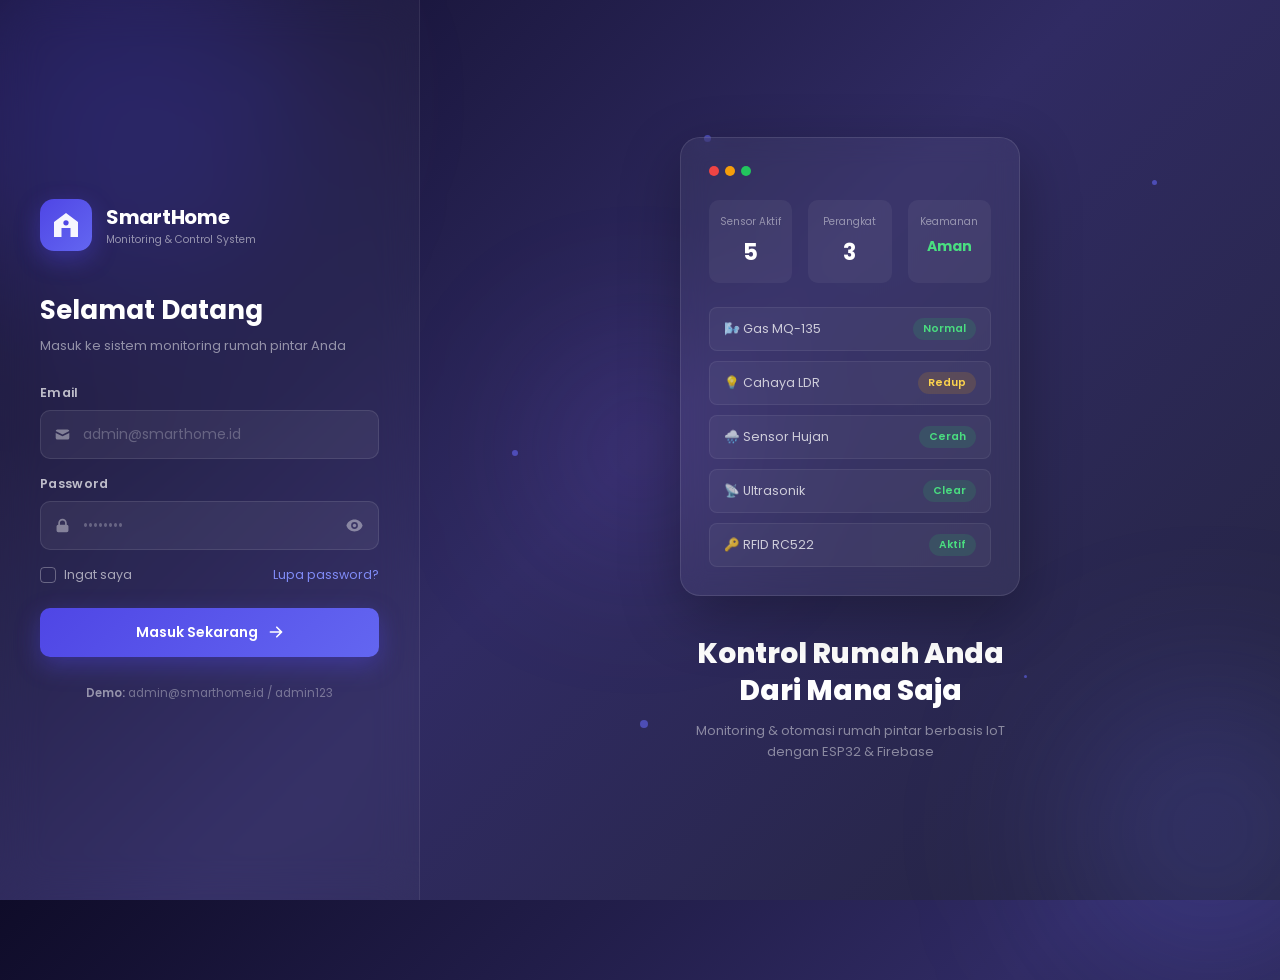
==== index.html @ d389bf01 "Firt Commit" ====
<!DOCTYPE html>
<html lang="id">
<head>
  <meta charset="UTF-8" />
  <meta name="viewport" content="width=device-width, initial-scale=1.0"/>
  <title>SmartHome — Login</title>
  <link href="https://fonts.googleapis.com/css2?family=Poppins:wght@300;400;500;600;700;800&family=Inter:wght@300;400;500;600&display=swap" rel="stylesheet"/>
  <link rel="stylesheet" href="style.css"/>
</head>
<body class="login-page">

  <!-- Animated background particles -->
  <div class="bg-particles">
    <span></span><span></span><span></span><span></span><span></span>
    <span></span><span></span><span></span><span></span><span></span>
  </div>

  <!-- Decorative circles -->
  <div class="bg-circle circle-1"></div>
  <div class="bg-circle circle-2"></div>
  <div class="bg-circle circle-3"></div>

  <div class="login-wrapper">
    <div class="login-card">

      <!-- Logo -->
      <div class="login-logo">
        <div class="logo-icon">
          <svg viewBox="0 0 40 40" fill="none" xmlns="http://www.w3.org/2000/svg">
            <path d="M20 4L4 16v20h10V24h12v12h10V16L20 4z" fill="white" opacity="0.95"/>
            <circle cx="20" cy="17" r="3.5" fill="#4F46E5"/>
          </svg>
        </div>
        <div class="logo-text">
          <span class="logo-main">SmartHome</span>
          <span class="logo-sub">Monitoring & Control System</span>
        </div>
      </div>

      <!-- Form -->
      <div class="login-form-area">
        <h2 class="login-title">Selamat Datang</h2>
        <p class="login-desc">Masuk ke sistem monitoring rumah pintar Anda</p>

        <div class="form-group">
          <label class="form-label">Email</label>
          <div class="input-wrapper">
            <svg class="input-icon" viewBox="0 0 20 20" fill="currentColor">
              <path d="M2.003 5.884L10 9.882l7.997-3.998A2 2 0 0016 4H4a2 2 0 00-1.997 1.884z"/>
              <path d="M18 8.118l-8 4-8-4V14a2 2 0 002 2h12a2 2 0 002-2V8.118z"/>
            </svg>
            <input type="email" id="email" class="form-input" placeholder="admin@smarthome.id"/>
          </div>
        </div>

        <div class="form-group">
          <label class="form-label">Password</label>
          <div class="input-wrapper">
            <svg class="input-icon" viewBox="0 0 20 20" fill="currentColor">
              <path fill-rule="evenodd" d="M5 9V7a5 5 0 0110 0v2a2 2 0 012 2v5a2 2 0 01-2 2H5a2 2 0 01-2-2v-5a2 2 0 012-2zm8-2v2H7V7a3 3 0 016 0z" clip-rule="evenodd"/>
            </svg>
            <input type="password" id="password" class="form-input" placeholder="••••••••"/>
            <button class="toggle-pass" onclick="togglePassword()">
              <svg id="eye-icon" viewBox="0 0 20 20" fill="currentColor">
                <path d="M10 12a2 2 0 100-4 2 2 0 000 4z"/>
                <path fill-rule="evenodd" d="M.458 10C1.732 5.943 5.522 3 10 3s8.268 2.943 9.542 7c-1.274 4.057-5.064 7-9.542 7S1.732 14.057.458 10zM14 10a4 4 0 11-8 0 4 4 0 018 0z" clip-rule="evenodd"/>
              </svg>
            </button>
          </div>
        </div>

        <div class="form-options">
          <label class="remember-me">
            <input type="checkbox" id="remember"/>
            <span class="checkmark"></span>
            Ingat saya
          </label>
          <a href="#" class="forgot-link">Lupa password?</a>
        </div>

        <button class="btn-login" onclick="handleLogin()">
          <span class="btn-text">Masuk Sekarang</span>
          <svg class="btn-arrow" viewBox="0 0 20 20" fill="currentColor">
            <path fill-rule="evenodd" d="M10.293 3.293a1 1 0 011.414 0l6 6a1 1 0 010 1.414l-6 6a1 1 0 01-1.414-1.414L14.586 11H3a1 1 0 110-2h11.586l-4.293-4.293a1 1 0 010-1.414z" clip-rule="evenodd"/>
          </svg>
        </button>

        <div id="login-error" class="login-error" style="display:none">
          Email atau password salah. Coba lagi.
        </div>
      </div>

      <!-- Demo credentials hint -->
      <div class="demo-hint">
        <span>Demo:</span> admin@smarthome.id / admin123
      </div>
    </div>

    <!-- Side illustration -->
    <div class="login-illustration">
      <div class="ill-card">
        <div class="ill-header">
          <div class="ill-dot red"></div>
          <div class="ill-dot yellow"></div>
          <div class="ill-dot green"></div>
        </div>
        <div class="ill-stats">
          <div class="ill-stat">
            <div class="ill-stat-label">Sensor Aktif</div>
            <div class="ill-stat-val">5</div>
          </div>
          <div class="ill-stat">
            <div class="ill-stat-label">Perangkat</div>
            <div class="ill-stat-val">3</div>
          </div>
          <div class="ill-stat">
            <div class="ill-stat-label">Keamanan</div>
            <div class="ill-stat-val good">Aman</div>
          </div>
        </div>
        <div class="ill-sensors">
          <div class="ill-sensor-row"><span class="ill-sensor-name">🌬️ Gas MQ-135</span><span class="ill-sensor-badge good">Normal</span></div>
          <div class="ill-sensor-row"><span class="ill-sensor-name">💡 Cahaya LDR</span><span class="ill-sensor-badge warn">Redup</span></div>
          <div class="ill-sensor-row"><span class="ill-sensor-name">🌧️ Sensor Hujan</span><span class="ill-sensor-badge good">Cerah</span></div>
          <div class="ill-sensor-row"><span class="ill-sensor-name">📡 Ultrasonik</span><span class="ill-sensor-badge good">Clear</span></div>
          <div class="ill-sensor-row"><span class="ill-sensor-name">🔑 RFID RC522</span><span class="ill-sensor-badge good">Aktif</span></div>
        </div>
      </div>
      <div class="ill-tagline">
        <h2>Kontrol Rumah Anda<br/>Dari Mana Saja</h2>
        <p>Monitoring & otomasi rumah pintar berbasis IoT dengan ESP32 & Firebase</p>
      </div>
    </div>
  </div>

  <script>
    function togglePassword() {
      const input = document.getElementById('password');
      input.type = input.type === 'password' ? 'text' : 'password';
    }

    function handleLogin() {
      const email = document.getElementById('email').value;
      const pass = document.getElementById('password').value;
      const btn = document.querySelector('.btn-login');
      const err = document.getElementById('login-error');

      btn.classList.add('loading');
      err.style.display = 'none';

      setTimeout(() => {
        btn.classList.remove('loading');
        if (email === 'admin@smarthome.id' && pass === 'admin123') {
          btn.classList.add('success');
          btn.querySelector('.btn-text').textContent = 'Berhasil!';
          setTimeout(() => window.location.href = 'dashboard.html', 800);
        } else {
          err.style.display = 'flex';
          document.querySelector('.login-card').classList.add('shake');
          setTimeout(() => document.querySelector('.login-card').classList.remove('shake'), 500);
        }
      }, 1200);
    }

    document.addEventListener('keydown', e => {
      if (e.key === 'Enter') handleLogin();
    });
  </script>
</body>
</html>
---- style.css ----
/* ===================================================
   SmartHome — Global Stylesheet
   =================================================== */

:root {
  --bg: #F0F2F8;
  --primary: #4F46E5;
  --primary-dark: #3730A3;
  --primary-light: #818CF8;
  --secondary: #6366F1;
  --success: #22C55E;
  --success-bg: #DCFCE7;
  --danger: #EF4444;
  --danger-bg: #FEE2E2;
  --warning: #F59E0B;
  --warning-bg: #FEF3C7;
  --blue: #3B82F6;
  --blue-bg: #DBEAFE;
  --purple: #8B5CF6;
  --purple-bg: #EDE9FE;
  --text: #1F2937;
  --text-muted: #6B7280;
  --text-light: #9CA3AF;
  --card: #FFFFFF;
  --border: #E5E7EB;
  --sidebar-w: 260px;
  --navbar-h: 68px;
  --radius: 16px;
  --radius-sm: 10px;
  --shadow: 0 1px 3px rgba(0,0,0,0.06), 0 4px 16px rgba(79,70,229,0.06);
  --shadow-lg: 0 8px 32px rgba(79,70,229,0.12);
  --transition: all 0.25s cubic-bezier(0.4,0,0.2,1);
}

[data-theme="dark"] {
  --bg: #0F1117;
  --text: #F3F4F6;
  --text-muted: #9CA3AF;
  --text-light: #6B7280;
  --card: #1C1E2A;
  --border: #2D2F3E;
  --shadow: 0 1px 3px rgba(0,0,0,0.3), 0 4px 16px rgba(0,0,0,0.2);
  --shadow-lg: 0 8px 32px rgba(0,0,0,0.4);
  --bg: #111827;
  --success-bg: rgba(34,197,94,0.12);
  --danger-bg: rgba(239,68,68,0.12);
  --warning-bg: rgba(245,158,11,0.12);
  --blue-bg: rgba(59,130,246,0.12);
  --purple-bg: rgba(139,92,246,0.12);
}

* { margin: 0; padding: 0; box-sizing: border-box; }

html { scroll-behavior: smooth; }

body {
  font-family: 'Poppins', 'Inter', sans-serif;
  background: var(--bg);
  color: var(--text);
  min-height: 100vh;
  transition: background 0.3s, color 0.3s;
}

/* ===================================================
   LOGIN PAGE
   =================================================== */
.login-page {
  background: linear-gradient(135deg, #0F0C29, #302B63, #24243E);
  overflow: hidden;
  position: relative;
}

/* Animated particles */
.bg-particles span {
  position: absolute;
  width: 6px; height: 6px;
  background: rgba(99,102,241,0.6);
  border-radius: 50%;
  animation: float-particle 8s infinite;
}
.bg-particles span:nth-child(1) { top: 10%; left: 20%; animation-delay: 0s; }
.bg-particles span:nth-child(2) { top: 30%; left: 70%; animation-delay: 1s; width: 4px; height: 4px; }
.bg-particles span:nth-child(3) { top: 60%; left: 10%; animation-delay: 2s; }
.bg-particles span:nth-child(4) { top: 80%; left: 50%; animation-delay: 0.5s; width: 8px; height: 8px; }
.bg-particles span:nth-child(5) { top: 20%; left: 90%; animation-delay: 3s; width: 5px; height: 5px; }
.bg-particles span:nth-child(6) { top: 50%; left: 40%; animation-delay: 1.5s; }
.bg-particles span:nth-child(7) { top: 75%; left: 80%; animation-delay: 2.5s; width: 3px; height: 3px; }
.bg-particles span:nth-child(8) { top: 40%; left: 5%; animation-delay: 0.8s; }
.bg-particles span:nth-child(9) { top: 15%; left: 55%; animation-delay: 3.5s; width: 7px; height: 7px; }
.bg-particles span:nth-child(10){ top: 90%; left: 25%; animation-delay: 1.2s; }

@keyframes float-particle {
  0%, 100% { transform: translateY(0) scale(1); opacity: 0.6; }
  50% { transform: translateY(-30px) scale(1.3); opacity: 1; }
}

.bg-circle {
  position: absolute;
  border-radius: 50%;
  filter: blur(80px);
  pointer-events: none;
}
.circle-1 { width: 400px; height: 400px; background: rgba(79,70,229,0.25); top: -100px; left: -100px; }
.circle-2 { width: 300px; height: 300px; background: rgba(99,102,241,0.2); bottom: -80px; right: -80px; }
.circle-3 { width: 200px; height: 200px; background: rgba(139,92,246,0.15); top: 50%; left: 50%; transform: translate(-50%,-50%); }

.login-wrapper {
  display: flex;
  min-height: 100vh;
  align-items: stretch;
  position: relative;
  z-index: 1;
}

.login-card {
  width: 420px;
  min-width: 340px;
  background: rgba(255,255,255,0.03);
  backdrop-filter: blur(20px);
  border-right: 1px solid rgba(255,255,255,0.08);
  padding: 48px 40px;
  display: flex;
  flex-direction: column;
  justify-content: center;
  gap: 8px;
  animation: slide-in-left 0.6s cubic-bezier(0.4,0,0.2,1);
}

@keyframes slide-in-left {
  from { opacity: 0; transform: translateX(-40px); }
  to { opacity: 1; transform: translateX(0); }
}

.login-card.shake {
  animation: shake 0.4s ease;
}
@keyframes shake {
  0%,100% { transform: translateX(0); }
  20% { transform: translateX(-10px); }
  40% { transform: translateX(10px); }
  60% { transform: translateX(-8px); }
  80% { transform: translateX(8px); }
}

.login-logo {
  display: flex;
  align-items: center;
  gap: 14px;
  margin-bottom: 32px;
}

.logo-icon {
  width: 52px; height: 52px;
  background: linear-gradient(135deg, var(--primary), var(--secondary));
  border-radius: 14px;
  display: flex; align-items: center; justify-content: center;
  box-shadow: 0 8px 24px rgba(79,70,229,0.4);
}
.logo-icon svg { width: 30px; height: 30px; }

.logo-main { display: block; font-size: 20px; font-weight: 700; color: white; letter-spacing: -0.3px; }
.logo-sub { display: block; font-size: 10.5px; color: rgba(255,255,255,0.5); font-weight: 400; }

.login-title { font-size: 26px; font-weight: 700; color: white; margin-bottom: 6px; }
.login-desc { font-size: 13px; color: rgba(255,255,255,0.5); margin-bottom: 28px; }

.form-group { margin-bottom: 16px; }
.form-label { display: block; font-size: 12.5px; font-weight: 600; color: rgba(255,255,255,0.7); margin-bottom: 8px; letter-spacing: 0.3px; }

.input-wrapper {
  position: relative;
  display: flex;
  align-items: center;
}

.input-icon {
  position: absolute;
  left: 14px;
  width: 17px; height: 17px;
  color: rgba(255,255,255,0.4);
  pointer-events: none;
}

.form-input {
  width: 100%;
  background: rgba(255,255,255,0.06);
  border: 1.5px solid rgba(255,255,255,0.1);
  border-radius: 10px;
  padding: 13px 14px 13px 42px;
  font-size: 14px;
  color: white;
  font-family: 'Poppins', sans-serif;
  outline: none;
  transition: var(--transition);
}
.form-input::placeholder { color: rgba(255,255,255,0.25); }
.form-input:focus {
  border-color: var(--primary-light);
  background: rgba(255,255,255,0.1);
  box-shadow: 0 0 0 3px rgba(99,102,241,0.2);
}

.toggle-pass {
  position: absolute;
  right: 12px;
  background: none;
  border: none;
  cursor: pointer;
  color: rgba(255,255,255,0.4);
  display: flex;
  padding: 4px;
}
.toggle-pass svg { width: 17px; height: 17px; }
.toggle-pass:hover { color: white; }

.form-options {
  display: flex;
  justify-content: space-between;
  align-items: center;
  margin-bottom: 24px;
}

.remember-me {
  display: flex;
  align-items: center;
  gap: 8px;
  font-size: 12.5px;
  color: rgba(255,255,255,0.6);
  cursor: pointer;
}
.remember-me input { display: none; }
.checkmark {
  width: 16px; height: 16px;
  border: 1.5px solid rgba(255,255,255,0.3);
  border-radius: 4px;
  display: flex; align-items: center; justify-content: center;
  transition: var(--transition);
}
.remember-me input:checked + .checkmark {
  background: var(--primary);
  border-color: var(--primary);
}
.remember-me input:checked + .checkmark::after {
  content: '✓';
  font-size: 10px;
  color: white;
  font-weight: 700;
}

.forgot-link { font-size: 12.5px; color: var(--primary-light); text-decoration: none; }
.forgot-link:hover { color: white; }

.btn-login {
  width: 100%;
  background: linear-gradient(135deg, var(--primary), var(--secondary));
  color: white;
  border: none;
  border-radius: 10px;
  padding: 14px 20px;
  font-size: 14px;
  font-weight: 600;
  font-family: 'Poppins', sans-serif;
  cursor: pointer;
  display: flex;
  align-items: center;
  justify-content: center;
  gap: 10px;
  transition: var(--transition);
  box-shadow: 0 8px 24px rgba(79,70,229,0.4);
  position: relative;
  overflow: hidden;
}
.btn-login:hover { transform: translateY(-1px); box-shadow: 0 12px 32px rgba(79,70,229,0.5); }
.btn-login:active { transform: translateY(0); }
.btn-arrow { width: 16px; height: 16px; transition: var(--transition); }
.btn-login:hover .btn-arrow { transform: translateX(4px); }

.btn-login.loading { opacity: 0.7; pointer-events: none; }
.btn-login.loading::after {
  content: '';
  position: absolute;
  inset: 0;
  background: linear-gradient(90deg, transparent, rgba(255,255,255,0.15), transparent);
  animation: shimmer 1s infinite;
}
@keyframes shimmer { from { transform: translateX(-100%); } to { transform: translateX(100%); } }

.btn-login.success { background: linear-gradient(135deg, #059669, #22C55E); }

.login-error {
  background: rgba(239,68,68,0.15);
  border: 1px solid rgba(239,68,68,0.3);
  color: #FCA5A5;
  padding: 10px 14px;
  border-radius: 8px;
  font-size: 12.5px;
  display: flex;
  align-items: center;
  gap: 8px;
  margin-top: 12px;
}

.demo-hint {
  margin-top: 20px;
  font-size: 11.5px;
  color: rgba(255,255,255,0.35);
  text-align: center;
}
.demo-hint span { font-weight: 600; color: rgba(255,255,255,0.5); }

/* Login illustration */
.login-illustration {
  flex: 1;
  display: flex;
  flex-direction: column;
  align-items: center;
  justify-content: center;
  padding: 60px;
  gap: 40px;
  animation: slide-in-right 0.6s cubic-bezier(0.4,0,0.2,1) 0.1s both;
}

@keyframes slide-in-right {
  from { opacity: 0; transform: translateX(40px); }
  to { opacity: 1; transform: translateX(0); }
}

.ill-card {
  background: rgba(255,255,255,0.05);
  backdrop-filter: blur(12px);
  border: 1px solid rgba(255,255,255,0.1);
  border-radius: 20px;
  padding: 28px;
  width: 340px;
  box-shadow: 0 20px 60px rgba(0,0,0,0.3);
}

.ill-header { display: flex; gap: 6px; margin-bottom: 24px; }
.ill-dot { width: 10px; height: 10px; border-radius: 50%; }
.ill-dot.red { background: #EF4444; }
.ill-dot.yellow { background: #F59E0B; }
.ill-dot.green { background: #22C55E; }

.ill-stats { display: flex; gap: 16px; margin-bottom: 24px; }
.ill-stat {
  flex: 1;
  background: rgba(255,255,255,0.05);
  border-radius: 10px;
  padding: 14px 10px;
  text-align: center;
}
.ill-stat-label { font-size: 10px; color: rgba(255,255,255,0.45); margin-bottom: 6px; }
.ill-stat-val { font-size: 22px; font-weight: 700; color: white; }
.ill-stat-val.good { font-size: 14px; color: #4ADE80; }

.ill-sensors { display: flex; flex-direction: column; gap: 10px; }
.ill-sensor-row {
  display: flex;
  align-items: center;
  justify-content: space-between;
  padding: 10px 14px;
  background: rgba(255,255,255,0.04);
  border-radius: 8px;
  border: 1px solid rgba(255,255,255,0.07);
}
.ill-sensor-name { font-size: 12.5px; color: rgba(255,255,255,0.75); }
.ill-sensor-badge {
  font-size: 10.5px;
  font-weight: 600;
  padding: 3px 10px;
  border-radius: 20px;
}
.ill-sensor-badge.good { background: rgba(34,197,94,0.15); color: #4ADE80; }
.ill-sensor-badge.warn { background: rgba(245,158,11,0.15); color: #FCD34D; }
.ill-sensor-badge.danger { background: rgba(239,68,68,0.15); color: #F87171; }

.ill-tagline { text-align: center; }
.ill-tagline h2 { font-size: 28px; font-weight: 800; color: white; line-height: 1.3; margin-bottom: 12px; }
.ill-tagline p { font-size: 13px; color: rgba(255,255,255,0.45); max-width: 320px; line-height: 1.6; }


/* ===================================================
   DASHBOARD LAYOUT
   =================================================== */

.app-layout {
  display: flex;
  min-height: 100vh;
}

/* === SIDEBAR === */
.sidebar {
  width: var(--sidebar-w);
  background: var(--card);
  border-right: 1px solid var(--border);
  display: flex;
  flex-direction: column;
  position: fixed;
  top: 0; left: 0;
  height: 100vh;
  z-index: 100;
  transition: transform 0.3s cubic-bezier(0.4,0,0.2,1), var(--transition);
  box-shadow: 4px 0 20px rgba(0,0,0,0.04);
}

.sidebar.collapsed { transform: translateX(-100%); }

.sidebar-logo {
  display: flex;
  align-items: center;
  gap: 12px;
  padding: 24px 20px;
  border-bottom: 1px solid var(--border);
}
.sidebar-logo .logo-icon { width: 42px; height: 42px; border-radius: 11px; }
.sidebar-logo .logo-icon svg { width: 24px; height: 24px; }
.sidebar-logo .logo-main { font-size: 16px; font-weight: 700; color: var(--text); }
.sidebar-logo .logo-sub { font-size: 10px; color: var(--text-muted); }

.sidebar-nav { flex: 1; padding: 16px 12px; overflow-y: auto; }

.nav-section-label {
  font-size: 10px;
  font-weight: 700;
  letter-spacing: 1px;
  color: var(--text-light);
  text-transform: uppercase;
  padding: 12px 10px 6px;
}

.nav-item {
  display: flex;
  align-items: center;
  gap: 12px;
  padding: 11px 14px;
  border-radius: 10px;
  cursor: pointer;
  margin-bottom: 2px;
  transition: var(--transition);
  text-decoration: none;
  color: var(--text-muted);
  font-size: 14px;
  font-weight: 500;
  position: relative;
}
.nav-item:hover { background: rgba(79,70,229,0.06); color: var(--primary); }
.nav-item.active {
  background: linear-gradient(135deg, rgba(79,70,229,0.12), rgba(99,102,241,0.08));
  color: var(--primary);
  font-weight: 600;
}
.nav-item.active::before {
  content: '';
  position: absolute;
  left: 0; top: 50%;
  transform: translateY(-50%);
  width: 3px; height: 20px;
  background: var(--primary);
  border-radius: 0 4px 4px 0;
}
.nav-item svg { width: 18px; height: 18px; flex-shrink: 0; }
.nav-badge {
  margin-left: auto;
  background: var(--danger);
  color: white;
  font-size: 10px;
  font-weight: 700;
  padding: 2px 7px;
  border-radius: 20px;
}

.sidebar-footer {
  padding: 16px 12px;
  border-top: 1px solid var(--border);
}

.logout-btn {
  display: flex;
  align-items: center;
  gap: 12px;
  padding: 11px 14px;
  border-radius: 10px;
  cursor: pointer;
  width: 100%;
  background: none;
  border: none;
  color: var(--danger);
  font-size: 14px;
  font-weight: 500;
  font-family: 'Poppins', sans-serif;
  transition: var(--transition);
}
.logout-btn:hover { background: var(--danger-bg); }
.logout-btn svg { width: 18px; height: 18px; }

/* === MAIN CONTENT === */
.main-content {
  margin-left: var(--sidebar-w);
  flex: 1;
  display: flex;
  flex-direction: column;
  min-width: 0;
  transition: margin 0.3s cubic-bezier(0.4,0,0.2,1);
}
.main-content.expanded { margin-left: 0; }

/* === NAVBAR === */
.navbar {
  height: var(--navbar-h);
  background: var(--card);
  border-bottom: 1px solid var(--border);
  display: flex;
  align-items: center;
  padding: 0 24px;
  gap: 16px;
  position: sticky;
  top: 0;
  z-index: 90;
  transition: var(--transition);
}

.navbar-toggle {
  background: none; border: none; cursor: pointer;
  color: var(--text-muted); display: flex; padding: 8px; border-radius: 8px;
  transition: var(--transition);
}
.navbar-toggle:hover { background: var(--bg); color: var(--text); }
.navbar-toggle svg { width: 20px; height: 20px; }

.navbar-brand {
  font-size: 16px; font-weight: 700; color: var(--text);
  flex: 1;
}
.navbar-brand span { color: var(--primary); }

.esp-status {
  display: flex;
  align-items: center;
  gap: 8px;
  background: rgba(34,197,94,0.1);
  border: 1px solid rgba(34,197,94,0.2);
  border-radius: 20px;
  padding: 6px 14px;
  font-size: 12.5px;
  font-weight: 600;
  color: var(--success);
}
.esp-dot {
  width: 7px; height: 7px;
  background: var(--success);
  border-radius: 50%;
  animation: pulse-dot 2s infinite;
}
@keyframes pulse-dot {
  0%, 100% { transform: scale(1); opacity: 1; }
  50% { transform: scale(1.4); opacity: 0.7; }
}

.navbar-clock {
  font-size: 13px;
  font-weight: 600;
  color: var(--text-muted);
  font-variant-numeric: tabular-nums;
  min-width: 90px;
  text-align: right;
}

.btn-notif {
  position: relative;
  background: none; border: none; cursor: pointer;
  color: var(--text-muted); display: flex; padding: 8px; border-radius: 8px;
  transition: var(--transition);
}
.btn-notif:hover { background: var(--bg); color: var(--text); }
.btn-notif svg { width: 20px; height: 20px; }
.notif-badge {
  position: absolute;
  top: 4px; right: 4px;
  width: 16px; height: 16px;
  background: var(--danger);
  color: white;
  border-radius: 50%;
  font-size: 9px;
  font-weight: 700;
  display: flex; align-items: center; justify-content: center;
}

.user-avatar {
  width: 36px; height: 36px;
  border-radius: 50%;
  background: linear-gradient(135deg, var(--primary), var(--secondary));
  display: flex; align-items: center; justify-content: center;
  color: white; font-size: 13px; font-weight: 700;
  cursor: pointer;
}

.theme-toggle {
  background: none; border: none; cursor: pointer;
  color: var(--text-muted); display: flex; padding: 8px; border-radius: 8px;
  transition: var(--transition);
}
.theme-toggle:hover { background: var(--bg); color: var(--text); }
.theme-toggle svg { width: 18px; height: 18px; }

/* === PAGE CONTENT === */
.page-content {
  padding: 28px 28px;
  flex: 1;
}

.page-header {
  margin-bottom: 28px;
}
.page-title { font-size: 22px; font-weight: 700; color: var(--text); margin-bottom: 4px; }
.page-subtitle { font-size: 13.5px; color: var(--text-muted); }

/* Tabs */
.page-tabs {
  display: flex;
  gap: 4px;
  background: var(--bg);
  border-radius: 10px;
  padding: 4px;
  width: fit-content;
  margin-bottom: 28px;
}
.tab-btn {
  padding: 8px 20px;
  border-radius: 7px;
  border: none;
  background: none;
  font-size: 13px;
  font-weight: 500;
  color: var(--text-muted);
  cursor: pointer;
  transition: var(--transition);
  font-family: 'Poppins', sans-serif;
}
.tab-btn.active {
  background: var(--card);
  color: var(--primary);
  font-weight: 600;
  box-shadow: var(--shadow);
}
.tab-panel { display: none; }
.tab-panel.active { display: block; }

/* === STAT CARDS === */
.stats-grid {
  display: grid;
  grid-template-columns: repeat(4, 1fr);
  gap: 16px;
  margin-bottom: 28px;
}

.stat-card {
  background: var(--card);
  border-radius: var(--radius);
  padding: 22px;
  border: 1px solid var(--border);
  box-shadow: var(--shadow);
  display: flex;
  align-items: center;
  gap: 16px;
  transition: var(--transition);
  position: relative;
  overflow: hidden;
}
.stat-card::before {
  content: '';
  position: absolute;
  top: 0; left: 0; right: 0;
  height: 3px;
  border-radius: var(--radius) var(--radius) 0 0;
}
.stat-card.primary::before { background: linear-gradient(90deg, var(--primary), var(--secondary)); }
.stat-card.success::before { background: linear-gradient(90deg, #059669, var(--success)); }
.stat-card.warning::before { background: linear-gradient(90deg, #D97706, var(--warning)); }
.stat-card.info::before { background: linear-gradient(90deg, #2563EB, var(--blue)); }

.stat-card:hover { transform: translateY(-2px); box-shadow: var(--shadow-lg); }

.stat-icon {
  width: 52px; height: 52px;
  border-radius: 14px;
  display: flex; align-items: center; justify-content: center;
  font-size: 24px;
  flex-shrink: 0;
}
.stat-icon.primary { background: rgba(79,70,229,0.1); }
.stat-icon.success { background: rgba(34,197,94,0.1); }
.stat-icon.warning { background: rgba(245,158,11,0.1); }
.stat-icon.info { background: rgba(59,130,246,0.1); }

.stat-info { flex: 1; }
.stat-label { font-size: 11.5px; font-weight: 600; color: var(--text-muted); text-transform: uppercase; letter-spacing: 0.5px; margin-bottom: 4px; }
.stat-val { font-size: 26px; font-weight: 700; color: var(--text); line-height: 1; }
.stat-sub { font-size: 11px; color: var(--text-light); margin-top: 3px; }

/* === SENSOR CARDS === */
.sensors-grid {
  display: grid;
  grid-template-columns: repeat(3, 1fr);
  gap: 16px;
  margin-bottom: 28px;
}

.sensor-card {
  background: var(--card);
  border-radius: var(--radius);
  padding: 24px;
  border: 1px solid var(--border);
  box-shadow: var(--shadow);
  transition: var(--transition);
  position: relative;
  overflow: hidden;
}
.sensor-card:hover { transform: translateY(-3px); box-shadow: var(--shadow-lg); }

.sensor-card-header {
  display: flex;
  align-items: flex-start;
  justify-content: space-between;
  margin-bottom: 20px;
}

.sensor-icon-wrap {
  width: 52px; height: 52px;
  border-radius: 14px;
  display: flex; align-items: center; justify-content: center;
  font-size: 26px;
}

.sensor-badge {
  font-size: 11px;
  font-weight: 600;
  padding: 4px 12px;
  border-radius: 20px;
}
.badge-normal { background: var(--success-bg); color: var(--success); }
.badge-danger { background: var(--danger-bg); color: var(--danger); }
.badge-warning { background: var(--warning-bg); color: var(--warning); }
.badge-info { background: var(--blue-bg); color: var(--blue); }

.sensor-name { font-size: 13px; font-weight: 600; color: var(--text-muted); margin-bottom: 6px; }
.sensor-value { font-size: 32px; font-weight: 700; color: var(--text); line-height: 1; }
.sensor-unit { font-size: 14px; font-weight: 500; color: var(--text-muted); margin-left: 4px; }
.sensor-desc { font-size: 12px; color: var(--text-light); margin-top: 6px; }

.sensor-progress {
  margin-top: 16px;
  height: 5px;
  background: var(--bg);
  border-radius: 10px;
  overflow: hidden;
}
.sensor-progress-fill {
  height: 100%;
  border-radius: 10px;
  transition: width 1s cubic-bezier(0.4,0,0.2,1);
}

/* Gas sensor */
.sensor-gas .sensor-icon-wrap { background: rgba(239,68,68,0.1); }
.sensor-gas .sensor-progress-fill { background: linear-gradient(90deg, var(--warning), var(--danger)); }

/* Light sensor */
.sensor-light .sensor-icon-wrap { background: rgba(245,158,11,0.1); }
.sensor-light .sensor-progress-fill { background: linear-gradient(90deg, #FCD34D, var(--warning)); }

/* Rain sensor */
.sensor-rain .sensor-icon-wrap { background: rgba(59,130,246,0.1); }
.sensor-rain .sensor-progress-fill { background: linear-gradient(90deg, var(--primary-light), var(--blue)); }

/* Ultrasonic sensor */
.sensor-ultrasonic .sensor-icon-wrap { background: rgba(139,92,246,0.1); }
.sensor-ultrasonic .sensor-progress-fill { background: linear-gradient(90deg, var(--secondary), var(--purple)); }

/* RFID sensor */
.sensor-rfid .sensor-icon-wrap { background: rgba(34,197,94,0.1); }
.sensor-rfid .sensor-progress-fill { background: linear-gradient(90deg, #4ADE80, var(--success)); }

/* === ALERT BANNER === */
.alert-banner {
  display: flex;
  align-items: center;
  gap: 12px;
  padding: 14px 20px;
  border-radius: var(--radius-sm);
  margin-bottom: 20px;
  font-size: 13.5px;
  font-weight: 500;
  border: 1px solid;
}
.alert-banner.danger { background: var(--danger-bg); border-color: rgba(239,68,68,0.3); color: #B91C1C; }
.alert-banner.warning { background: var(--warning-bg); border-color: rgba(245,158,11,0.3); color: #92400E; }
.alert-banner.success { background: var(--success-bg); border-color: rgba(34,197,94,0.3); color: #065F46; }
.alert-banner svg { width: 18px; height: 18px; flex-shrink: 0; }
.alert-banner-close {
  margin-left: auto;
  background: none; border: none; cursor: pointer;
  opacity: 0.6; font-size: 16px; padding: 0 4px;
}

/* === CONTROL SECTION === */
.control-grid {
  display: grid;
  grid-template-columns: repeat(3, 1fr);
  gap: 16px;
  margin-bottom: 28px;
}

.control-card {
  background: var(--card);
  border-radius: var(--radius);
  padding: 24px;
  border: 1px solid var(--border);
  box-shadow: var(--shadow);
  transition: var(--transition);
}
.control-card:hover { box-shadow: var(--shadow-lg); }

.control-header {
  display: flex;
  align-items: center;
  gap: 12px;
  margin-bottom: 20px;
}
.control-icon {
  width: 44px; height: 44px;
  border-radius: 12px;
  display: flex; align-items: center; justify-content: center;
  font-size: 22px;
}
.control-title { font-size: 15px; font-weight: 700; color: var(--text); }
.control-subtitle { font-size: 12px; color: var(--text-muted); }

.status-indicator {
  display: flex;
  align-items: center;
  gap: 8px;
  font-size: 12.5px;
  font-weight: 600;
  padding: 8px 14px;
  border-radius: 8px;
  margin-bottom: 16px;
}
.status-indicator.active { background: var(--success-bg); color: #059669; }
.status-indicator.inactive { background: var(--bg); color: var(--text-muted); }
.status-indicator.locked { background: rgba(239,68,68,0.1); color: var(--danger); }
.status-indicator.unlocked { background: var(--success-bg); color: #059669; }

.status-dot {
  width: 8px; height: 8px;
  border-radius: 50%;
}
.status-dot.active { background: var(--success); animation: pulse-dot 2s infinite; }
.status-dot.inactive { background: var(--text-light); }
.status-dot.locked { background: var(--danger); }
.status-dot.unlocked { background: var(--success); }

.control-btns {
  display: flex;
  gap: 8px;
}

.btn {
  flex: 1;
  padding: 11px 16px;
  border-radius: 9px;
  border: none;
  font-size: 13px;
  font-weight: 600;
  font-family: 'Poppins', sans-serif;
  cursor: pointer;
  transition: var(--transition);
  display: flex;
  align-items: center;
  justify-content: center;
  gap: 6px;
}
.btn svg { width: 15px; height: 15px; }

.btn-primary { background: linear-gradient(135deg, var(--primary), var(--secondary)); color: white; }
.btn-primary:hover { transform: translateY(-1px); box-shadow: 0 4px 16px rgba(79,70,229,0.3); }

.btn-outline {
  background: var(--bg);
  color: var(--text-muted);
  border: 1.5px solid var(--border);
}
.btn-outline:hover { border-color: var(--primary); color: var(--primary); background: rgba(79,70,229,0.05); }

.btn-success { background: linear-gradient(135deg, #059669, var(--success)); color: white; }
.btn-success:hover { transform: translateY(-1px); box-shadow: 0 4px 16px rgba(34,197,94,0.3); }

.btn-danger { background: linear-gradient(135deg, #B91C1C, var(--danger)); color: white; }
.btn-danger:hover { transform: translateY(-1px); box-shadow: 0 4px 16px rgba(239,68,68,0.3); }

/* Toggle switch */
.toggle-switch {
  position: relative;
  width: 52px; height: 28px;
}
.toggle-switch input { display: none; }
.toggle-slider {
  position: absolute;
  inset: 0;
  background: var(--border);
  border-radius: 20px;
  cursor: pointer;
  transition: var(--transition);
}
.toggle-slider::before {
  content: '';
  position: absolute;
  width: 22px; height: 22px;
  left: 3px; top: 3px;
  background: white;
  border-radius: 50%;
  transition: var(--transition);
  box-shadow: 0 2px 6px rgba(0,0,0,0.2);
}
.toggle-switch input:checked + .toggle-slider { background: var(--primary); }
.toggle-switch input:checked + .toggle-slider::before { transform: translateX(24px); }

.relay-row {
  display: flex;
  align-items: center;
  justify-content: space-between;
  padding: 12px 0;
  border-bottom: 1px solid var(--border);
}
.relay-row:last-child { border-bottom: none; }
.relay-label { font-size: 13.5px; font-weight: 500; color: var(--text); }
.relay-sub { font-size: 11.5px; color: var(--text-muted); }

/* === HISTORY TABLE === */
.history-card {
  background: var(--card);
  border-radius: var(--radius);
  border: 1px solid var(--border);
  box-shadow: var(--shadow);
  overflow: hidden;
  margin-bottom: 28px;
}

.history-header {
  display: flex;
  align-items: center;
  justify-content: space-between;
  padding: 20px 24px;
  border-bottom: 1px solid var(--border);
  flex-wrap: wrap;
  gap: 12px;
}
.history-title { font-size: 16px; font-weight: 700; color: var(--text); }

.history-filters {
  display: flex;
  gap: 10px;
  flex-wrap: wrap;
}

.filter-input {
  background: var(--bg);
  border: 1.5px solid var(--border);
  border-radius: 9px;
  padding: 8px 14px;
  font-size: 13px;
  color: var(--text);
  font-family: 'Poppins', sans-serif;
  outline: none;
  transition: var(--transition);
}
.filter-input:focus { border-color: var(--primary); }
.filter-input::placeholder { color: var(--text-light); }

.history-table-wrap { overflow-x: auto; }

table {
  width: 100%;
  border-collapse: collapse;
}
thead th {
  background: var(--bg);
  padding: 12px 20px;
  text-align: left;
  font-size: 11.5px;
  font-weight: 700;
  text-transform: uppercase;
  letter-spacing: 0.5px;
  color: var(--text-muted);
  white-space: nowrap;
  border-bottom: 1px solid var(--border);
}
tbody tr {
  border-bottom: 1px solid var(--border);
  transition: var(--transition);
}
tbody tr:hover { background: rgba(79,70,229,0.03); }
tbody tr:last-child { border-bottom: none; }
tbody td {
  padding: 14px 20px;
  font-size: 13.5px;
  color: var(--text);
  white-space: nowrap;
}
.td-muted { color: var(--text-muted); font-size: 12.5px; }

.table-badge {
  display: inline-flex;
  align-items: center;
  gap: 5px;
  padding: 4px 10px;
  border-radius: 20px;
  font-size: 11.5px;
  font-weight: 600;
}
.table-badge.success { background: var(--success-bg); color: #059669; }
.table-badge.danger { background: var(--danger-bg); color: var(--danger); }
.table-badge.warning { background: var(--warning-bg); color: #D97706; }
.table-badge.info { background: var(--blue-bg); color: #2563EB; }
.table-badge.purple { background: var(--purple-bg); color: #7C3AED; }

/* Pagination */
.table-footer {
  display: flex;
  align-items: center;
  justify-content: space-between;
  padding: 14px 20px;
  border-top: 1px solid var(--border);
  font-size: 13px;
  color: var(--text-muted);
  flex-wrap: wrap;
  gap: 10px;
}
.pagination { display: flex; gap: 4px; }
.page-btn {
  width: 32px; height: 32px;
  border-radius: 7px;
  border: 1.5px solid var(--border);
  background: none;
  cursor: pointer;
  font-size: 13px;
  color: var(--text-muted);
  font-family: 'Poppins', sans-serif;
  transition: var(--transition);
  display: flex; align-items: center; justify-content: center;
}
.page-btn:hover, .page-btn.active { border-color: var(--primary); color: var(--primary); background: rgba(79,70,229,0.06); }

/* === WELCOME HERO === */
.welcome-hero {
  background: linear-gradient(135deg, var(--primary) 0%, #3730A3 50%, #1E1B4B 100%);
  border-radius: var(--radius);
  padding: 32px 36px;
  display: flex;
  align-items: center;
  justify-content: space-between;
  margin-bottom: 28px;
  overflow: hidden;
  position: relative;
}
.welcome-hero::before {
  content: '';
  position: absolute;
  top: -50%;right: -10%;
  width: 300px; height: 300px;
  background: rgba(255,255,255,0.05);
  border-radius: 50%;
}
.welcome-hero::after {
  content: '';
  position: absolute;
  bottom: -60%;right: 15%;
  width: 200px; height: 200px;
  background: rgba(255,255,255,0.04);
  border-radius: 50%;
}
.welcome-text { position: relative; z-index: 1; }
.welcome-greeting { font-size: 13px; font-weight: 500; color: rgba(255,255,255,0.7); margin-bottom: 6px; }
.welcome-name { font-size: 24px; font-weight: 800; color: white; margin-bottom: 8px; }
.welcome-status { font-size: 13px; color: rgba(255,255,255,0.75); display: flex; align-items: center; gap: 8px; }
.welcome-status-dot { width: 8px; height: 8px; background: #4ADE80; border-radius: 50%; animation: pulse-dot 2s infinite; }

.welcome-house {
  font-size: 90px;
  position: relative; z-index: 1;
  animation: float-house 3s ease-in-out infinite;
  line-height: 1;
}
@keyframes float-house {
  0%, 100% { transform: translateY(0); }
  50% { transform: translateY(-8px); }
}

/* Notifications panel */
.notif-panel {
  background: var(--card);
  border-radius: var(--radius);
  border: 1px solid var(--border);
  box-shadow: var(--shadow);
  overflow: hidden;
  margin-bottom: 28px;
}
.notif-panel-header {
  padding: 18px 20px;
  border-bottom: 1px solid var(--border);
  font-size: 15px;
  font-weight: 700;
  color: var(--text);
  display: flex; align-items: center; justify-content: space-between;
}
.notif-item {
  display: flex;
  align-items: flex-start;
  gap: 14px;
  padding: 14px 20px;
  border-bottom: 1px solid var(--border);
  transition: var(--transition);
}
.notif-item:hover { background: rgba(79,70,229,0.03); }
.notif-item:last-child { border-bottom: none; }
.notif-dot {
  width: 8px; height: 8px;
  border-radius: 50%;
  flex-shrink: 0;
  margin-top: 5px;
}
.notif-text { font-size: 13.5px; color: var(--text); flex: 1; }
.notif-time { font-size: 11.5px; color: var(--text-light); flex-shrink: 0; }

/* Sidebar overlay */
.sidebar-overlay {
  display: none;
  position: fixed;
  inset: 0;
  background: rgba(0,0,0,0.5);
  z-index: 99;
}

/* ===================================================
   RESPONSIVE
   =================================================== */

@media (max-width: 1200px) {
  .stats-grid { grid-template-columns: repeat(2, 1fr); }
  .sensors-grid { grid-template-columns: repeat(2, 1fr); }
  .control-grid { grid-template-columns: repeat(2, 1fr); }
}

@media (max-width: 900px) {
  .sidebar { transform: translateX(-100%); }
  .sidebar.open { transform: translateX(0); }
  .sidebar-overlay { display: block; }
  .sidebar-overlay.hidden { display: none; }
  .main-content { margin-left: 0 !important; }
  .login-illustration { display: none; }
  .login-card { width: 100%; min-height: 100vh; border-right: none; padding: 40px 28px; }
}

@media (max-width: 600px) {
  .stats-grid { grid-template-columns: repeat(2, 1fr); }
  .sensors-grid { grid-template-columns: 1fr; }
  .control-grid { grid-template-columns: 1fr; }
  .page-content { padding: 20px 16px; }
  .welcome-hero { padding: 24px; }
  .welcome-house { font-size: 60px; }
  .welcome-name { font-size: 18px; }
  .esp-status span:not(.esp-dot) { display: none; }
  .navbar-clock { display: none; }
}

/* === Animations === */
.fade-in {
  animation: fade-in 0.4s ease both;
}
@keyframes fade-in {
  from { opacity: 0; transform: translateY(8px); }
  to { opacity: 1; transform: translateY(0); }
}

.card-animate {
  opacity: 0;
  animation: card-in 0.4s ease both;
}
@keyframes card-in {
  from { opacity: 0; transform: translateY(20px) scale(0.98); }
  to { opacity: 1; transform: translateY(0) scale(1); }
}
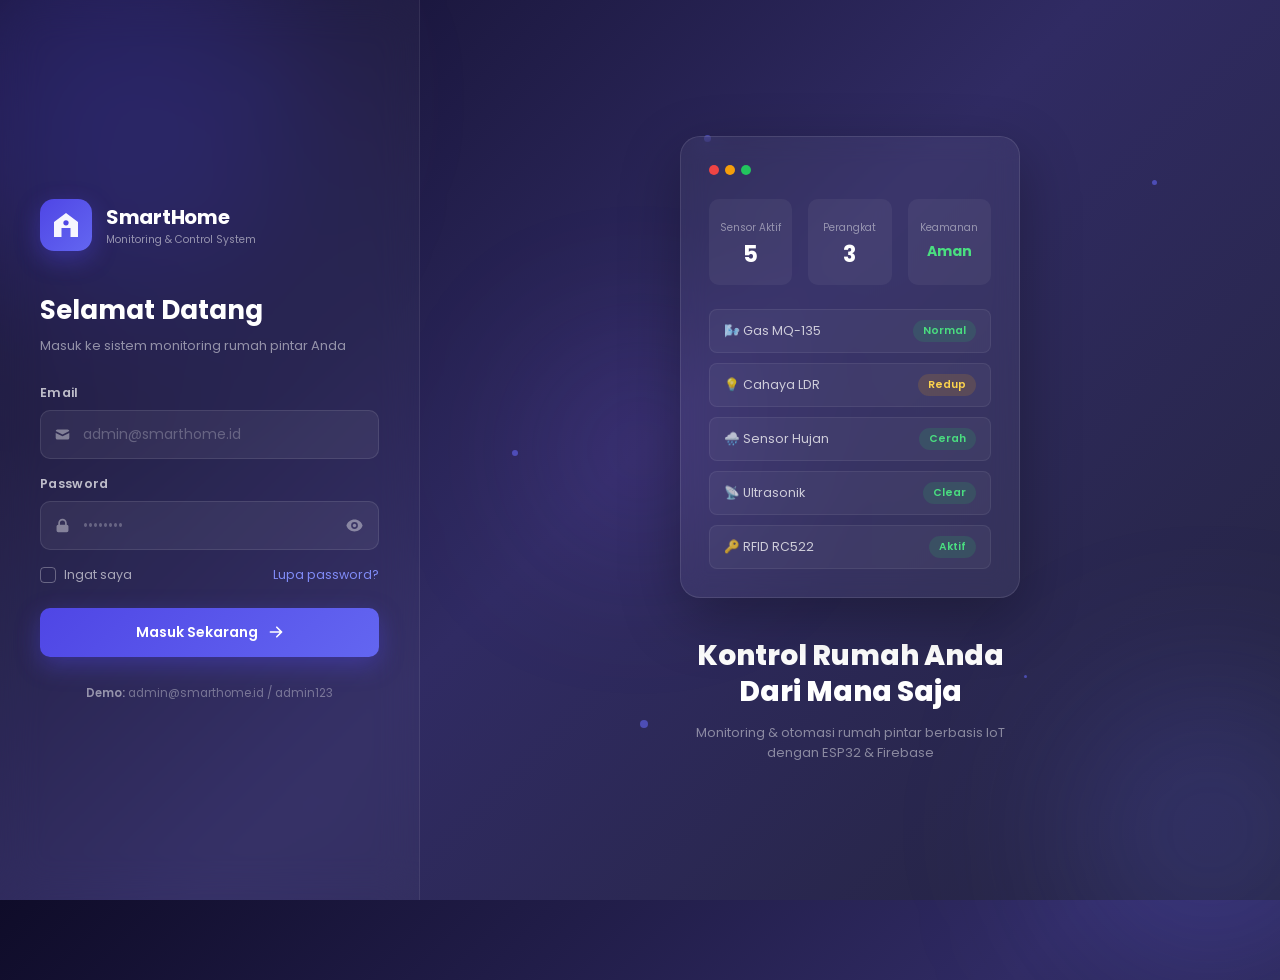
==== commit fbf3a11c: "First Commit" ====
--- a/index.html
+++ b/index.html
@@ -5,7 +5,7 @@
   <meta name="viewport" content="width=device-width, initial-scale=1.0"/>
   <title>SmartHome — Login</title>
   <link href="https://fonts.googleapis.com/css2?family=Poppins:wght@300;400;500;600;700;800&family=Inter:wght@300;400;500;600&display=swap" rel="stylesheet"/>
-  <link rel="stylesheet" href="style.css"/>
+  <link rel="stylesheet" href="css/style.css"/>
 </head>
 <body class="login-page">
 
@@ -20,47 +20,47 @@
   <div class="bg-circle circle-2"></div>
   <div class="bg-circle circle-3"></div>
 
-  <div class="login-wrapper">
-    <div class="login-card">
+  <main class="login-wrapper">
+    <section class="login-card">
 
       <!-- Logo -->
       <div class="login-logo">
-        <div class="logo-icon">
+        <span class="logo-icon">
           <svg viewBox="0 0 40 40" fill="none" xmlns="http://www.w3.org/2000/svg">
             <path d="M20 4L4 16v20h10V24h12v12h10V16L20 4z" fill="white" opacity="0.95"/>
             <circle cx="20" cy="17" r="3.5" fill="#4F46E5"/>
           </svg>
-        </div>
-        <div class="logo-text">
-          <span class="logo-main">SmartHome</span>
-          <span class="logo-sub">Monitoring & Control System</span>
-        </div>
+        </span>
+        <hgroup class="logo-text">
+          <h1 class="logo-main">SmartHome</h1>
+          <p class="logo-sub">Monitoring & Control System</p>
+        </hgroup>
       </div>
 
       <!-- Form -->
-      <div class="login-form-area">
+      <form class="login-form-area" id="loginForm" onsubmit="event.preventDefault(); handleLogin();">
         <h2 class="login-title">Selamat Datang</h2>
         <p class="login-desc">Masuk ke sistem monitoring rumah pintar Anda</p>
 
         <div class="form-group">
-          <label class="form-label">Email</label>
+          <label class="form-label" for="email">Email</label>
           <div class="input-wrapper">
             <svg class="input-icon" viewBox="0 0 20 20" fill="currentColor">
               <path d="M2.003 5.884L10 9.882l7.997-3.998A2 2 0 0016 4H4a2 2 0 00-1.997 1.884z"/>
               <path d="M18 8.118l-8 4-8-4V14a2 2 0 002 2h12a2 2 0 002-2V8.118z"/>
             </svg>
-            <input type="email" id="email" class="form-input" placeholder="admin@smarthome.id"/>
+            <input type="email" id="email" class="form-input" placeholder="admin@smarthome.id" required/>
           </div>
         </div>
 
         <div class="form-group">
-          <label class="form-label">Password</label>
+          <label class="form-label" for="password">Password</label>
           <div class="input-wrapper">
             <svg class="input-icon" viewBox="0 0 20 20" fill="currentColor">
               <path fill-rule="evenodd" d="M5 9V7a5 5 0 0110 0v2a2 2 0 012 2v5a2 2 0 01-2 2H5a2 2 0 01-2-2v-5a2 2 0 012-2zm8-2v2H7V7a3 3 0 016 0z" clip-rule="evenodd"/>
             </svg>
-            <input type="password" id="password" class="form-input" placeholder="••••••••"/>
-            <button class="toggle-pass" onclick="togglePassword()">
+            <input type="password" id="password" class="form-input" placeholder="••••••••" required/>
+            <button type="button" class="toggle-pass" onclick="togglePassword()" aria-label="Toggle password visibility">
               <svg id="eye-icon" viewBox="0 0 20 20" fill="currentColor">
                 <path d="M10 12a2 2 0 100-4 2 2 0 000 4z"/>
                 <path fill-rule="evenodd" d="M.458 10C1.732 5.943 5.522 3 10 3s8.268 2.943 9.542 7c-1.274 4.057-5.064 7-9.542 7S1.732 14.057.458 10zM14 10a4 4 0 11-8 0 4 4 0 018 0z" clip-rule="evenodd"/>
@@ -78,60 +78,60 @@
           <a href="#" class="forgot-link">Lupa password?</a>
         </div>
 
-        <button class="btn-login" onclick="handleLogin()">
+        <button type="submit" class="btn-login">
           <span class="btn-text">Masuk Sekarang</span>
           <svg class="btn-arrow" viewBox="0 0 20 20" fill="currentColor">
             <path fill-rule="evenodd" d="M10.293 3.293a1 1 0 011.414 0l6 6a1 1 0 010 1.414l-6 6a1 1 0 01-1.414-1.414L14.586 11H3a1 1 0 110-2h11.586l-4.293-4.293a1 1 0 010-1.414z" clip-rule="evenodd"/>
           </svg>
         </button>
 
-        <div id="login-error" class="login-error" style="display:none">
+        <output id="login-error" class="login-error" style="display:none">
           Email atau password salah. Coba lagi.
-        </div>
-      </div>
+        </output>
+      </form>
 
       <!-- Demo credentials hint -->
-      <div class="demo-hint">
+      <p class="demo-hint">
         <span>Demo:</span> admin@smarthome.id / admin123
-      </div>
-    </div>
+      </p>
+    </section>
 
     <!-- Side illustration -->
-    <div class="login-illustration">
-      <div class="ill-card">
+    <aside class="login-illustration">
+      <article class="ill-card">
         <div class="ill-header">
-          <div class="ill-dot red"></div>
-          <div class="ill-dot yellow"></div>
-          <div class="ill-dot green"></div>
+          <span class="ill-dot red"></span>
+          <span class="ill-dot yellow"></span>
+          <span class="ill-dot green"></span>
         </div>
-        <div class="ill-stats">
-          <div class="ill-stat">
-            <div class="ill-stat-label">Sensor Aktif</div>
-            <div class="ill-stat-val">5</div>
-          </div>
-          <div class="ill-stat">
-            <div class="ill-stat-label">Perangkat</div>
-            <div class="ill-stat-val">3</div>
-          </div>
-          <div class="ill-stat">
-            <div class="ill-stat-label">Keamanan</div>
-            <div class="ill-stat-val good">Aman</div>
-          </div>
-        </div>
-        <div class="ill-sensors">
-          <div class="ill-sensor-row"><span class="ill-sensor-name">🌬️ Gas MQ-135</span><span class="ill-sensor-badge good">Normal</span></div>
-          <div class="ill-sensor-row"><span class="ill-sensor-name">💡 Cahaya LDR</span><span class="ill-sensor-badge warn">Redup</span></div>
-          <div class="ill-sensor-row"><span class="ill-sensor-name">🌧️ Sensor Hujan</span><span class="ill-sensor-badge good">Cerah</span></div>
-          <div class="ill-sensor-row"><span class="ill-sensor-name">📡 Ultrasonik</span><span class="ill-sensor-badge good">Clear</span></div>
-          <div class="ill-sensor-row"><span class="ill-sensor-name">🔑 RFID RC522</span><span class="ill-sensor-badge good">Aktif</span></div>
-        </div>
-      </div>
-      <div class="ill-tagline">
+        <ul class="ill-stats" style="list-style: none;">
+          <li class="ill-stat">
+            <span class="ill-stat-label">Sensor Aktif</span>
+            <strong class="ill-stat-val">5</strong>
+          </li>
+          <li class="ill-stat">
+            <span class="ill-stat-label">Perangkat</span>
+            <strong class="ill-stat-val">3</strong>
+          </li>
+          <li class="ill-stat">
+            <span class="ill-stat-label">Keamanan</span>
+            <strong class="ill-stat-val good">Aman</strong>
+          </li>
+        </ul>
+        <ul class="ill-sensors" style="list-style: none;">
+          <li class="ill-sensor-row"><span class="ill-sensor-name">🌬️ Gas MQ-135</span><span class="ill-sensor-badge good">Normal</span></li>
+          <li class="ill-sensor-row"><span class="ill-sensor-name">💡 Cahaya LDR</span><span class="ill-sensor-badge warn">Redup</span></li>
+          <li class="ill-sensor-row"><span class="ill-sensor-name">🌧️ Sensor Hujan</span><span class="ill-sensor-badge good">Cerah</span></li>
+          <li class="ill-sensor-row"><span class="ill-sensor-name">📡 Ultrasonik</span><span class="ill-sensor-badge good">Clear</span></li>
+          <li class="ill-sensor-row"><span class="ill-sensor-name">🔑 RFID RC522</span><span class="ill-sensor-badge good">Aktif</span></li>
+        </ul>
+      </article>
+      <section class="ill-tagline">
         <h2>Kontrol Rumah Anda<br/>Dari Mana Saja</h2>
         <p>Monitoring & otomasi rumah pintar berbasis IoT dengan ESP32 & Firebase</p>
-      </div>
-    </div>
-  </div>
+      </section>
+    </aside>
+  </main>
 
   <script>
     function togglePassword() {
@@ -161,10 +161,6 @@
         }
       }, 1200);
     }
-
-    document.addEventListener('keydown', e => {
-      if (e.key === 'Enter') handleLogin();
-    });
   </script>
 </body>
 </html>
--- a/css/style.css
+++ b/css/style.css
@@ -0,0 +1,1191 @@
+/* ===================================================
+   SmartHome — Global Stylesheet
+   =================================================== */
+
+:root {
+  --bg: #F0F2F8;
+  --primary: #4F46E5;
+  --primary-dark: #3730A3;
+  --primary-light: #818CF8;
+  --secondary: #6366F1;
+  --success: #22C55E;
+  --success-bg: #DCFCE7;
+  --danger: #EF4444;
+  --danger-bg: #FEE2E2;
+  --warning: #F59E0B;
+  --warning-bg: #FEF3C7;
+  --blue: #3B82F6;
+  --blue-bg: #DBEAFE;
+  --purple: #8B5CF6;
+  --purple-bg: #EDE9FE;
+  --text: #1F2937;
+  --text-muted: #6B7280;
+  --text-light: #9CA3AF;
+  --card: #FFFFFF;
+  --border: #E5E7EB;
+  --sidebar-w: 260px;
+  --navbar-h: 68px;
+  --radius: 16px;
+  --radius-sm: 10px;
+  --shadow: 0 1px 3px rgba(0,0,0,0.06), 0 4px 16px rgba(79,70,229,0.06);
+  --shadow-lg: 0 8px 32px rgba(79,70,229,0.12);
+  --transition: all 0.25s cubic-bezier(0.4,0,0.2,1);
+}
+
+[data-theme="dark"] {
+  --bg: #0F1117;
+  --text: #F3F4F6;
+  --text-muted: #9CA3AF;
+  --text-light: #6B7280;
+  --card: #1C1E2A;
+  --border: #2D2F3E;
+  --shadow: 0 1px 3px rgba(0,0,0,0.3), 0 4px 16px rgba(0,0,0,0.2);
+  --shadow-lg: 0 8px 32px rgba(0,0,0,0.4);
+  --bg: #111827;
+  --success-bg: rgba(34,197,94,0.12);
+  --danger-bg: rgba(239,68,68,0.12);
+  --warning-bg: rgba(245,158,11,0.12);
+  --blue-bg: rgba(59,130,246,0.12);
+  --purple-bg: rgba(139,92,246,0.12);
+}
+
+* { margin: 0; padding: 0; box-sizing: border-box; }
+
+html { scroll-behavior: smooth; }
+
+body {
+  font-family: 'Poppins', 'Inter', sans-serif;
+  background: var(--bg);
+  color: var(--text);
+  min-height: 100vh;
+  transition: background 0.3s, color 0.3s;
+}
+
+/* ===================================================
+   LOGIN PAGE
+   =================================================== */
+.login-page {
+  background: linear-gradient(135deg, #0F0C29, #302B63, #24243E);
+  overflow: hidden;
+  position: relative;
+}
+
+/* Animated particles */
+.bg-particles span {
+  position: absolute;
+  width: 6px; height: 6px;
+  background: rgba(99,102,241,0.6);
+  border-radius: 50%;
+  animation: float-particle 8s infinite;
+}
+.bg-particles span:nth-child(1) { top: 10%; left: 20%; animation-delay: 0s; }
+.bg-particles span:nth-child(2) { top: 30%; left: 70%; animation-delay: 1s; width: 4px; height: 4px; }
+.bg-particles span:nth-child(3) { top: 60%; left: 10%; animation-delay: 2s; }
+.bg-particles span:nth-child(4) { top: 80%; left: 50%; animation-delay: 0.5s; width: 8px; height: 8px; }
+.bg-particles span:nth-child(5) { top: 20%; left: 90%; animation-delay: 3s; width: 5px; height: 5px; }
+.bg-particles span:nth-child(6) { top: 50%; left: 40%; animation-delay: 1.5s; }
+.bg-particles span:nth-child(7) { top: 75%; left: 80%; animation-delay: 2.5s; width: 3px; height: 3px; }
+.bg-particles span:nth-child(8) { top: 40%; left: 5%; animation-delay: 0.8s; }
+.bg-particles span:nth-child(9) { top: 15%; left: 55%; animation-delay: 3.5s; width: 7px; height: 7px; }
+.bg-particles span:nth-child(10){ top: 90%; left: 25%; animation-delay: 1.2s; }
+
+@keyframes float-particle {
+  0%, 100% { transform: translateY(0) scale(1); opacity: 0.6; }
+  50% { transform: translateY(-30px) scale(1.3); opacity: 1; }
+}
+
+.bg-circle {
+  position: absolute;
+  border-radius: 50%;
+  filter: blur(80px);
+  pointer-events: none;
+}
+.circle-1 { width: 400px; height: 400px; background: rgba(79,70,229,0.25); top: -100px; left: -100px; }
+.circle-2 { width: 300px; height: 300px; background: rgba(99,102,241,0.2); bottom: -80px; right: -80px; }
+.circle-3 { width: 200px; height: 200px; background: rgba(139,92,246,0.15); top: 50%; left: 50%; transform: translate(-50%,-50%); }
+
+.login-wrapper {
+  display: flex;
+  min-height: 100vh;
+  align-items: stretch;
+  position: relative;
+  z-index: 1;
+}
+
+.login-card {
+  width: 420px;
+  min-width: 340px;
+  background: rgba(255,255,255,0.03);
+  backdrop-filter: blur(20px);
+  border-right: 1px solid rgba(255,255,255,0.08);
+  padding: 48px 40px;
+  display: flex;
+  flex-direction: column;
+  justify-content: center;
+  gap: 8px;
+  animation: slide-in-left 0.6s cubic-bezier(0.4,0,0.2,1);
+}
+
+@keyframes slide-in-left {
+  from { opacity: 0; transform: translateX(-40px); }
+  to { opacity: 1; transform: translateX(0); }
+}
+
+.login-card.shake {
+  animation: shake 0.4s ease;
+}
+@keyframes shake {
+  0%,100% { transform: translateX(0); }
+  20% { transform: translateX(-10px); }
+  40% { transform: translateX(10px); }
+  60% { transform: translateX(-8px); }
+  80% { transform: translateX(8px); }
+}
+
+.login-logo {
+  display: flex;
+  align-items: center;
+  gap: 14px;
+  margin-bottom: 32px;
+}
+
+.logo-icon {
+  width: 52px; height: 52px;
+  background: linear-gradient(135deg, var(--primary), var(--secondary));
+  border-radius: 14px;
+  display: flex; align-items: center; justify-content: center;
+  box-shadow: 0 8px 24px rgba(79,70,229,0.4);
+}
+.logo-icon svg { width: 30px; height: 30px; }
+
+.logo-main { display: block; font-size: 20px; font-weight: 700; color: white; letter-spacing: -0.3px; }
+.logo-sub { display: block; font-size: 10.5px; color: rgba(255,255,255,0.5); font-weight: 400; }
+
+.login-title { font-size: 26px; font-weight: 700; color: white; margin-bottom: 6px; }
+.login-desc { font-size: 13px; color: rgba(255,255,255,0.5); margin-bottom: 28px; }
+
+.form-group { margin-bottom: 16px; }
+.form-label { display: block; font-size: 12.5px; font-weight: 600; color: rgba(255,255,255,0.7); margin-bottom: 8px; letter-spacing: 0.3px; }
+
+.input-wrapper {
+  position: relative;
+  display: flex;
+  align-items: center;
+}
+
+.input-icon {
+  position: absolute;
+  left: 14px;
+  width: 17px; height: 17px;
+  color: rgba(255,255,255,0.4);
+  pointer-events: none;
+}
+
+.form-input {
+  width: 100%;
+  background: rgba(255,255,255,0.06);
+  border: 1.5px solid rgba(255,255,255,0.1);
+  border-radius: 10px;
+  padding: 13px 14px 13px 42px;
+  font-size: 14px;
+  color: white;
+  font-family: 'Poppins', sans-serif;
+  outline: none;
+  transition: var(--transition);
+}
+.form-input::placeholder { color: rgba(255,255,255,0.25); }
+.form-input:focus {
+  border-color: var(--primary-light);
+  background: rgba(255,255,255,0.1);
+  box-shadow: 0 0 0 3px rgba(99,102,241,0.2);
+}
+
+.toggle-pass {
+  position: absolute;
+  right: 12px;
+  background: none;
+  border: none;
+  cursor: pointer;
+  color: rgba(255,255,255,0.4);
+  display: flex;
+  padding: 4px;
+}
+.toggle-pass svg { width: 17px; height: 17px; }
+.toggle-pass:hover { color: white; }
+
+.form-options {
+  display: flex;
+  justify-content: space-between;
+  align-items: center;
+  margin-bottom: 24px;
+}
+
+.remember-me {
+  display: flex;
+  align-items: center;
+  gap: 8px;
+  font-size: 12.5px;
+  color: rgba(255,255,255,0.6);
+  cursor: pointer;
+}
+.remember-me input { display: none; }
+.checkmark {
+  width: 16px; height: 16px;
+  border: 1.5px solid rgba(255,255,255,0.3);
+  border-radius: 4px;
+  display: flex; align-items: center; justify-content: center;
+  transition: var(--transition);
+}
+.remember-me input:checked + .checkmark {
+  background: var(--primary);
+  border-color: var(--primary);
+}
+.remember-me input:checked + .checkmark::after {
+  content: '✓';
+  font-size: 10px;
+  color: white;
+  font-weight: 700;
+}
+
+.forgot-link { font-size: 12.5px; color: var(--primary-light); text-decoration: none; }
+.forgot-link:hover { color: white; }
+
+.btn-login {
+  width: 100%;
+  background: linear-gradient(135deg, var(--primary), var(--secondary));
+  color: white;
+  border: none;
+  border-radius: 10px;
+  padding: 14px 20px;
+  font-size: 14px;
+  font-weight: 600;
+  font-family: 'Poppins', sans-serif;
+  cursor: pointer;
+  display: flex;
+  align-items: center;
+  justify-content: center;
+  gap: 10px;
+  transition: var(--transition);
+  box-shadow: 0 8px 24px rgba(79,70,229,0.4);
+  position: relative;
+  overflow: hidden;
+}
+.btn-login:hover { transform: translateY(-1px); box-shadow: 0 12px 32px rgba(79,70,229,0.5); }
+.btn-login:active { transform: translateY(0); }
+.btn-arrow { width: 16px; height: 16px; transition: var(--transition); }
+.btn-login:hover .btn-arrow { transform: translateX(4px); }
+
+.btn-login.loading { opacity: 0.7; pointer-events: none; }
+.btn-login.loading::after {
+  content: '';
+  position: absolute;
+  inset: 0;
+  background: linear-gradient(90deg, transparent, rgba(255,255,255,0.15), transparent);
+  animation: shimmer 1s infinite;
+}
+@keyframes shimmer { from { transform: translateX(-100%); } to { transform: translateX(100%); } }
+
+.btn-login.success { background: linear-gradient(135deg, #059669, #22C55E); }
+
+.login-error {
+  background: rgba(239,68,68,0.15);
+  border: 1px solid rgba(239,68,68,0.3);
+  color: #FCA5A5;
+  padding: 10px 14px;
+  border-radius: 8px;
+  font-size: 12.5px;
+  display: flex;
+  align-items: center;
+  gap: 8px;
+  margin-top: 12px;
+}
+
+.demo-hint {
+  margin-top: 20px;
+  font-size: 11.5px;
+  color: rgba(255,255,255,0.35);
+  text-align: center;
+}
+.demo-hint span { font-weight: 600; color: rgba(255,255,255,0.5); }
+
+/* Login illustration */
+.login-illustration {
+  flex: 1;
+  display: flex;
+  flex-direction: column;
+  align-items: center;
+  justify-content: center;
+  padding: 60px;
+  gap: 40px;
+  animation: slide-in-right 0.6s cubic-bezier(0.4,0,0.2,1) 0.1s both;
+}
+
+@keyframes slide-in-right {
+  from { opacity: 0; transform: translateX(40px); }
+  to { opacity: 1; transform: translateX(0); }
+}
+
+.ill-card {
+  background: rgba(255,255,255,0.05);
+  backdrop-filter: blur(12px);
+  border: 1px solid rgba(255,255,255,0.1);
+  border-radius: 20px;
+  padding: 28px;
+  width: 340px;
+  box-shadow: 0 20px 60px rgba(0,0,0,0.3);
+}
+
+.ill-header { display: flex; gap: 6px; margin-bottom: 24px; }
+.ill-dot { width: 10px; height: 10px; border-radius: 50%; }
+.ill-dot.red { background: #EF4444; }
+.ill-dot.yellow { background: #F59E0B; }
+.ill-dot.green { background: #22C55E; }
+
+.ill-stats { display: flex; gap: 16px; margin-bottom: 24px; }
+.ill-stat {
+  flex: 1;
+  background: rgba(255,255,255,0.05);
+  border-radius: 10px;
+  padding: 14px 10px;
+  text-align: center;
+}
+.ill-stat-label { font-size: 10px; color: rgba(255,255,255,0.45); margin-bottom: 6px; }
+.ill-stat-val { font-size: 22px; font-weight: 700; color: white; }
+.ill-stat-val.good { font-size: 14px; color: #4ADE80; }
+
+.ill-sensors { display: flex; flex-direction: column; gap: 10px; }
+.ill-sensor-row {
+  display: flex;
+  align-items: center;
+  justify-content: space-between;
+  padding: 10px 14px;
+  background: rgba(255,255,255,0.04);
+  border-radius: 8px;
+  border: 1px solid rgba(255,255,255,0.07);
+}
+.ill-sensor-name { font-size: 12.5px; color: rgba(255,255,255,0.75); }
+.ill-sensor-badge {
+  font-size: 10.5px;
+  font-weight: 600;
+  padding: 3px 10px;
+  border-radius: 20px;
+}
+.ill-sensor-badge.good { background: rgba(34,197,94,0.15); color: #4ADE80; }
+.ill-sensor-badge.warn { background: rgba(245,158,11,0.15); color: #FCD34D; }
+.ill-sensor-badge.danger { background: rgba(239,68,68,0.15); color: #F87171; }
+
+.ill-tagline { text-align: center; }
+.ill-tagline h2 { font-size: 28px; font-weight: 800; color: white; line-height: 1.3; margin-bottom: 12px; }
+.ill-tagline p { font-size: 13px; color: rgba(255,255,255,0.45); max-width: 320px; line-height: 1.6; }
+
+
+/* ===================================================
+   DASHBOARD LAYOUT
+   =================================================== */
+
+.app-layout {
+  display: flex;
+  min-height: 100vh;
+}
+
+/* === SIDEBAR === */
+.sidebar {
+  width: var(--sidebar-w);
+  background: var(--card);
+  border-right: 1px solid var(--border);
+  display: flex;
+  flex-direction: column;
+  position: fixed;
+  top: 0; left: 0;
+  height: 100vh;
+  z-index: 100;
+  transition: transform 0.3s cubic-bezier(0.4,0,0.2,1), var(--transition);
+  box-shadow: 4px 0 20px rgba(0,0,0,0.04);
+}
+
+.sidebar.collapsed { transform: translateX(-100%); }
+
+.sidebar-logo {
+  display: flex;
+  align-items: center;
+  gap: 12px;
+  padding: 24px 20px;
+  border-bottom: 1px solid var(--border);
+}
+.sidebar-logo .logo-icon { width: 42px; height: 42px; border-radius: 11px; }
+.sidebar-logo .logo-icon svg { width: 24px; height: 24px; }
+.sidebar-logo .logo-main { font-size: 16px; font-weight: 700; color: var(--text); }
+.sidebar-logo .logo-sub { font-size: 10px; color: var(--text-muted); }
+
+.sidebar-nav { flex: 1; padding: 16px 12px; overflow-y: auto; }
+
+.nav-section-label {
+  font-size: 10px;
+  font-weight: 700;
+  letter-spacing: 1px;
+  color: var(--text-light);
+  text-transform: uppercase;
+  padding: 12px 10px 6px;
+}
+
+.nav-item {
+  display: flex;
+  align-items: center;
+  gap: 12px;
+  padding: 11px 14px;
+  border-radius: 10px;
+  cursor: pointer;
+  margin-bottom: 2px;
+  transition: var(--transition);
+  text-decoration: none;
+  color: var(--text-muted);
+  font-size: 14px;
+  font-weight: 500;
+  position: relative;
+}
+.nav-item:hover { background: rgba(79,70,229,0.06); color: var(--primary); }
+.nav-item.active {
+  background: linear-gradient(135deg, rgba(79,70,229,0.12), rgba(99,102,241,0.08));
+  color: var(--primary);
+  font-weight: 600;
+}
+.nav-item.active::before {
+  content: '';
+  position: absolute;
+  left: 0; top: 50%;
+  transform: translateY(-50%);
+  width: 3px; height: 20px;
+  background: var(--primary);
+  border-radius: 0 4px 4px 0;
+}
+.nav-item svg { width: 18px; height: 18px; flex-shrink: 0; }
+.nav-badge {
+  margin-left: auto;
+  background: var(--danger);
+  color: white;
+  font-size: 10px;
+  font-weight: 700;
+  padding: 2px 7px;
+  border-radius: 20px;
+}
+
+.sidebar-footer {
+  padding: 16px 12px;
+  border-top: 1px solid var(--border);
+}
+
+.logout-btn {
+  display: flex;
+  align-items: center;
+  gap: 12px;
+  padding: 11px 14px;
+  border-radius: 10px;
+  cursor: pointer;
+  width: 100%;
+  background: none;
+  border: none;
+  color: var(--danger);
+  font-size: 14px;
+  font-weight: 500;
+  font-family: 'Poppins', sans-serif;
+  transition: var(--transition);
+}
+.logout-btn:hover { background: var(--danger-bg); }
+.logout-btn svg { width: 18px; height: 18px; }
+
+/* === MAIN CONTENT === */
+.main-content {
+  margin-left: var(--sidebar-w);
+  flex: 1;
+  display: flex;
+  flex-direction: column;
+  min-width: 0;
+  transition: margin 0.3s cubic-bezier(0.4,0,0.2,1);
+}
+.main-content.expanded { margin-left: 0; }
+
+/* === NAVBAR === */
+.navbar {
+  height: var(--navbar-h);
+  background: var(--card);
+  border-bottom: 1px solid var(--border);
+  display: flex;
+  align-items: center;
+  padding: 0 24px;
+  gap: 16px;
+  position: sticky;
+  top: 0;
+  z-index: 90;
+  transition: var(--transition);
+}
+
+.navbar-toggle {
+  background: none; border: none; cursor: pointer;
+  color: var(--text-muted); display: flex; padding: 8px; border-radius: 8px;
+  transition: var(--transition);
+}
+.navbar-toggle:hover { background: var(--bg); color: var(--text); }
+.navbar-toggle svg { width: 20px; height: 20px; }
+
+.navbar-brand {
+  font-size: 16px; font-weight: 700; color: var(--text);
+  flex: 1;
+}
+.navbar-brand span { color: var(--primary); }
+
+.esp-status {
+  display: flex;
+  align-items: center;
+  gap: 8px;
+  background: rgba(34,197,94,0.1);
+  border: 1px solid rgba(34,197,94,0.2);
+  border-radius: 20px;
+  padding: 6px 14px;
+  font-size: 12.5px;
+  font-weight: 600;
+  color: var(--success);
+}
+.esp-dot {
+  width: 7px; height: 7px;
+  background: var(--success);
+  border-radius: 50%;
+  animation: pulse-dot 2s infinite;
+}
+@keyframes pulse-dot {
+  0%, 100% { transform: scale(1); opacity: 1; }
+  50% { transform: scale(1.4); opacity: 0.7; }
+}
+
+.navbar-clock {
+  font-size: 13px;
+  font-weight: 600;
+  color: var(--text-muted);
+  font-variant-numeric: tabular-nums;
+  min-width: 90px;
+  text-align: right;
+}
+
+.btn-notif {
+  position: relative;
+  background: none; border: none; cursor: pointer;
+  color: var(--text-muted); display: flex; padding: 8px; border-radius: 8px;
+  transition: var(--transition);
+}
+.btn-notif:hover { background: var(--bg); color: var(--text); }
+.btn-notif svg { width: 20px; height: 20px; }
+.notif-badge {
+  position: absolute;
+  top: 4px; right: 4px;
+  width: 16px; height: 16px;
+  background: var(--danger);
+  color: white;
+  border-radius: 50%;
+  font-size: 9px;
+  font-weight: 700;
+  display: flex; align-items: center; justify-content: center;
+}
+
+.user-avatar {
+  width: 36px; height: 36px;
+  border-radius: 50%;
+  background: linear-gradient(135deg, var(--primary), var(--secondary));
+  display: flex; align-items: center; justify-content: center;
+  color: white; font-size: 13px; font-weight: 700;
+  cursor: pointer;
+}
+
+.theme-toggle {
+  background: none; border: none; cursor: pointer;
+  color: var(--text-muted); display: flex; padding: 8px; border-radius: 8px;
+  transition: var(--transition);
+}
+.theme-toggle:hover { background: var(--bg); color: var(--text); }
+.theme-toggle svg { width: 18px; height: 18px; }
+
+/* === PAGE CONTENT === */
+.page-content {
+  padding: 28px 28px;
+  flex: 1;
+}
+
+.page-header {
+  margin-bottom: 28px;
+}
+.page-title { font-size: 22px; font-weight: 700; color: var(--text); margin-bottom: 4px; }
+.page-subtitle { font-size: 13.5px; color: var(--text-muted); }
+
+/* Tabs */
+.page-tabs {
+  display: flex;
+  gap: 4px;
+  background: var(--bg);
+  border-radius: 10px;
+  padding: 4px;
+  width: fit-content;
+  margin-bottom: 28px;
+}
+.tab-btn {
+  padding: 8px 20px;
+  border-radius: 7px;
+  border: none;
+  background: none;
+  font-size: 13px;
+  font-weight: 500;
+  color: var(--text-muted);
+  cursor: pointer;
+  transition: var(--transition);
+  font-family: 'Poppins', sans-serif;
+}
+.tab-btn.active {
+  background: var(--card);
+  color: var(--primary);
+  font-weight: 600;
+  box-shadow: var(--shadow);
+}
+.tab-panel { display: none; }
+.tab-panel.active { display: block; }
+
+/* === STAT CARDS === */
+.stats-grid {
+  display: grid;
+  grid-template-columns: repeat(4, 1fr);
+  gap: 16px;
+  margin-bottom: 28px;
+}
+
+.stat-card {
+  background: var(--card);
+  border-radius: var(--radius);
+  padding: 22px;
+  border: 1px solid var(--border);
+  box-shadow: var(--shadow);
+  display: flex;
+  align-items: center;
+  gap: 16px;
+  transition: var(--transition);
+  position: relative;
+  overflow: hidden;
+}
+.stat-card::before {
+  content: '';
+  position: absolute;
+  top: 0; left: 0; right: 0;
+  height: 3px;
+  border-radius: var(--radius) var(--radius) 0 0;
+}
+.stat-card.primary::before { background: linear-gradient(90deg, var(--primary), var(--secondary)); }
+.stat-card.success::before { background: linear-gradient(90deg, #059669, var(--success)); }
+.stat-card.warning::before { background: linear-gradient(90deg, #D97706, var(--warning)); }
+.stat-card.info::before { background: linear-gradient(90deg, #2563EB, var(--blue)); }
+
+.stat-card:hover { transform: translateY(-2px); box-shadow: var(--shadow-lg); }
+
+.stat-icon {
+  width: 52px; height: 52px;
+  border-radius: 14px;
+  display: flex; align-items: center; justify-content: center;
+  font-size: 24px;
+  flex-shrink: 0;
+}
+.stat-icon.primary { background: rgba(79,70,229,0.1); }
+.stat-icon.success { background: rgba(34,197,94,0.1); }
+.stat-icon.warning { background: rgba(245,158,11,0.1); }
+.stat-icon.info { background: rgba(59,130,246,0.1); }
+
+.stat-info { flex: 1; }
+.stat-label { font-size: 11.5px; font-weight: 600; color: var(--text-muted); text-transform: uppercase; letter-spacing: 0.5px; margin-bottom: 4px; }
+.stat-val { font-size: 26px; font-weight: 700; color: var(--text); line-height: 1; }
+.stat-sub { font-size: 11px; color: var(--text-light); margin-top: 3px; }
+
+/* === SENSOR CARDS === */
+.sensors-grid {
+  display: grid;
+  grid-template-columns: repeat(3, 1fr);
+  gap: 16px;
+  margin-bottom: 28px;
+}
+
+.sensor-card {
+  background: var(--card);
+  border-radius: var(--radius);
+  padding: 24px;
+  border: 1px solid var(--border);
+  box-shadow: var(--shadow);
+  transition: var(--transition);
+  position: relative;
+  overflow: hidden;
+}
+.sensor-card:hover { transform: translateY(-3px); box-shadow: var(--shadow-lg); }
+
+.sensor-card-header {
+  display: flex;
+  align-items: flex-start;
+  justify-content: space-between;
+  margin-bottom: 20px;
+}
+
+.sensor-icon-wrap {
+  width: 52px; height: 52px;
+  border-radius: 14px;
+  display: flex; align-items: center; justify-content: center;
+  font-size: 26px;
+}
+
+.sensor-badge {
+  font-size: 11px;
+  font-weight: 600;
+  padding: 4px 12px;
+  border-radius: 20px;
+}
+.badge-normal { background: var(--success-bg); color: var(--success); }
+.badge-danger { background: var(--danger-bg); color: var(--danger); }
+.badge-warning { background: var(--warning-bg); color: var(--warning); }
+.badge-info { background: var(--blue-bg); color: var(--blue); }
+
+.sensor-name { font-size: 13px; font-weight: 600; color: var(--text-muted); margin-bottom: 6px; }
+.sensor-value { font-size: 32px; font-weight: 700; color: var(--text); line-height: 1; }
+.sensor-unit { font-size: 14px; font-weight: 500; color: var(--text-muted); margin-left: 4px; }
+.sensor-desc { font-size: 12px; color: var(--text-light); margin-top: 6px; }
+
+.sensor-progress {
+  margin-top: 16px;
+  height: 5px;
+  background: var(--bg);
+  border-radius: 10px;
+  overflow: hidden;
+}
+.sensor-progress-fill {
+  height: 100%;
+  border-radius: 10px;
+  transition: width 1s cubic-bezier(0.4,0,0.2,1);
+}
+
+/* Gas sensor */
+.sensor-gas .sensor-icon-wrap { background: rgba(239,68,68,0.1); }
+.sensor-gas .sensor-progress-fill { background: linear-gradient(90deg, var(--warning), var(--danger)); }
+
+/* Light sensor */
+.sensor-light .sensor-icon-wrap { background: rgba(245,158,11,0.1); }
+.sensor-light .sensor-progress-fill { background: linear-gradient(90deg, #FCD34D, var(--warning)); }
+
+/* Rain sensor */
+.sensor-rain .sensor-icon-wrap { background: rgba(59,130,246,0.1); }
+.sensor-rain .sensor-progress-fill { background: linear-gradient(90deg, var(--primary-light), var(--blue)); }
+
+/* Ultrasonic sensor */
+.sensor-ultrasonic .sensor-icon-wrap { background: rgba(139,92,246,0.1); }
+.sensor-ultrasonic .sensor-progress-fill { background: linear-gradient(90deg, var(--secondary), var(--purple)); }
+
+/* RFID sensor */
+.sensor-rfid .sensor-icon-wrap { background: rgba(34,197,94,0.1); }
+.sensor-rfid .sensor-progress-fill { background: linear-gradient(90deg, #4ADE80, var(--success)); }
+
+/* === ALERT BANNER === */
+.alert-banner {
+  display: flex;
+  align-items: center;
+  gap: 12px;
+  padding: 14px 20px;
+  border-radius: var(--radius-sm);
+  margin-bottom: 20px;
+  font-size: 13.5px;
+  font-weight: 500;
+  border: 1px solid;
+}
+.alert-banner.danger { background: var(--danger-bg); border-color: rgba(239,68,68,0.3); color: #B91C1C; }
+.alert-banner.warning { background: var(--warning-bg); border-color: rgba(245,158,11,0.3); color: #92400E; }
+.alert-banner.success { background: var(--success-bg); border-color: rgba(34,197,94,0.3); color: #065F46; }
+.alert-banner svg { width: 18px; height: 18px; flex-shrink: 0; }
+.alert-banner-close {
+  margin-left: auto;
+  background: none; border: none; cursor: pointer;
+  opacity: 0.6; font-size: 16px; padding: 0 4px;
+}
+
+/* === CONTROL SECTION === */
+.control-grid {
+  display: grid;
+  grid-template-columns: repeat(3, 1fr);
+  gap: 16px;
+  margin-bottom: 28px;
+}
+
+.control-card {
+  background: var(--card);
+  border-radius: var(--radius);
+  padding: 24px;
+  border: 1px solid var(--border);
+  box-shadow: var(--shadow);
+  transition: var(--transition);
+}
+.control-card:hover { box-shadow: var(--shadow-lg); }
+
+.control-header {
+  display: flex;
+  align-items: center;
+  gap: 12px;
+  margin-bottom: 20px;
+}
+.control-icon {
+  width: 44px; height: 44px;
+  border-radius: 12px;
+  display: flex; align-items: center; justify-content: center;
+  font-size: 22px;
+}
+.control-title { font-size: 15px; font-weight: 700; color: var(--text); }
+.control-subtitle { font-size: 12px; color: var(--text-muted); }
+
+.status-indicator {
+  display: flex;
+  align-items: center;
+  gap: 8px;
+  font-size: 12.5px;
+  font-weight: 600;
+  padding: 8px 14px;
+  border-radius: 8px;
+  margin-bottom: 16px;
+}
+.status-indicator.active { background: var(--success-bg); color: #059669; }
+.status-indicator.inactive { background: var(--bg); color: var(--text-muted); }
+.status-indicator.locked { background: rgba(239,68,68,0.1); color: var(--danger); }
+.status-indicator.unlocked { background: var(--success-bg); color: #059669; }
+
+.status-dot {
+  width: 8px; height: 8px;
+  border-radius: 50%;
+}
+.status-dot.active { background: var(--success); animation: pulse-dot 2s infinite; }
+.status-dot.inactive { background: var(--text-light); }
+.status-dot.locked { background: var(--danger); }
+.status-dot.unlocked { background: var(--success); }
+
+.control-btns {
+  display: flex;
+  gap: 8px;
+}
+
+.btn {
+  flex: 1;
+  padding: 11px 16px;
+  border-radius: 9px;
+  border: none;
+  font-size: 13px;
+  font-weight: 600;
+  font-family: 'Poppins', sans-serif;
+  cursor: pointer;
+  transition: var(--transition);
+  display: flex;
+  align-items: center;
+  justify-content: center;
+  gap: 6px;
+}
+.btn svg { width: 15px; height: 15px; }
+
+.btn-primary { background: linear-gradient(135deg, var(--primary), var(--secondary)); color: white; }
+.btn-primary:hover { transform: translateY(-1px); box-shadow: 0 4px 16px rgba(79,70,229,0.3); }
+
+.btn-outline {
+  background: var(--bg);
+  color: var(--text-muted);
+  border: 1.5px solid var(--border);
+}
+.btn-outline:hover { border-color: var(--primary); color: var(--primary); background: rgba(79,70,229,0.05); }
+
+.btn-success { background: linear-gradient(135deg, #059669, var(--success)); color: white; }
+.btn-success:hover { transform: translateY(-1px); box-shadow: 0 4px 16px rgba(34,197,94,0.3); }
+
+.btn-danger { background: linear-gradient(135deg, #B91C1C, var(--danger)); color: white; }
+.btn-danger:hover { transform: translateY(-1px); box-shadow: 0 4px 16px rgba(239,68,68,0.3); }
+
+/* Toggle switch */
+.toggle-switch {
+  position: relative;
+  width: 52px; height: 28px;
+}
+.toggle-switch input { display: none; }
+.toggle-slider {
+  position: absolute;
+  inset: 0;
+  background: var(--border);
+  border-radius: 20px;
+  cursor: pointer;
+  transition: var(--transition);
+}
+.toggle-slider::before {
+  content: '';
+  position: absolute;
+  width: 22px; height: 22px;
+  left: 3px; top: 3px;
+  background: white;
+  border-radius: 50%;
+  transition: var(--transition);
+  box-shadow: 0 2px 6px rgba(0,0,0,0.2);
+}
+.toggle-switch input:checked + .toggle-slider { background: var(--primary); }
+.toggle-switch input:checked + .toggle-slider::before { transform: translateX(24px); }
+
+.relay-row {
+  display: flex;
+  align-items: center;
+  justify-content: space-between;
+  padding: 12px 0;
+  border-bottom: 1px solid var(--border);
+}
+.relay-row:last-child { border-bottom: none; }
+.relay-label { font-size: 13.5px; font-weight: 500; color: var(--text); }
+.relay-sub { font-size: 11.5px; color: var(--text-muted); }
+
+/* === HISTORY TABLE === */
+.history-card {
+  background: var(--card);
+  border-radius: var(--radius);
+  border: 1px solid var(--border);
+  box-shadow: var(--shadow);
+  overflow: hidden;
+  margin-bottom: 28px;
+}
+
+.history-header {
+  display: flex;
+  align-items: center;
+  justify-content: space-between;
+  padding: 20px 24px;
+  border-bottom: 1px solid var(--border);
+  flex-wrap: wrap;
+  gap: 12px;
+}
+.history-title { font-size: 16px; font-weight: 700; color: var(--text); }
+
+.history-filters {
+  display: flex;
+  gap: 10px;
+  flex-wrap: wrap;
+}
+
+.filter-input {
+  background: var(--bg);
+  border: 1.5px solid var(--border);
+  border-radius: 9px;
+  padding: 8px 14px;
+  font-size: 13px;
+  color: var(--text);
+  font-family: 'Poppins', sans-serif;
+  outline: none;
+  transition: var(--transition);
+}
+.filter-input:focus { border-color: var(--primary); }
+.filter-input::placeholder { color: var(--text-light); }
+
+.history-table-wrap { overflow-x: auto; }
+
+table {
+  width: 100%;
+  border-collapse: collapse;
+}
+thead th {
+  background: var(--bg);
+  padding: 12px 20px;
+  text-align: left;
+  font-size: 11.5px;
+  font-weight: 700;
+  text-transform: uppercase;
+  letter-spacing: 0.5px;
+  color: var(--text-muted);
+  white-space: nowrap;
+  border-bottom: 1px solid var(--border);
+}
+tbody tr {
+  border-bottom: 1px solid var(--border);
+  transition: var(--transition);
+}
+tbody tr:hover { background: rgba(79,70,229,0.03); }
+tbody tr:last-child { border-bottom: none; }
+tbody td {
+  padding: 14px 20px;
+  font-size: 13.5px;
+  color: var(--text);
+  white-space: nowrap;
+}
+.td-muted { color: var(--text-muted); font-size: 12.5px; }
+
+.table-badge {
+  display: inline-flex;
+  align-items: center;
+  gap: 5px;
+  padding: 4px 10px;
+  border-radius: 20px;
+  font-size: 11.5px;
+  font-weight: 600;
+}
+.table-badge.success { background: var(--success-bg); color: #059669; }
+.table-badge.danger { background: var(--danger-bg); color: var(--danger); }
+.table-badge.warning { background: var(--warning-bg); color: #D97706; }
+.table-badge.info { background: var(--blue-bg); color: #2563EB; }
+.table-badge.purple { background: var(--purple-bg); color: #7C3AED; }
+
+/* Pagination */
+.table-footer {
+  display: flex;
+  align-items: center;
+  justify-content: space-between;
+  padding: 14px 20px;
+  border-top: 1px solid var(--border);
+  font-size: 13px;
+  color: var(--text-muted);
+  flex-wrap: wrap;
+  gap: 10px;
+}
+.pagination { display: flex; gap: 4px; }
+.page-btn {
+  width: 32px; height: 32px;
+  border-radius: 7px;
+  border: 1.5px solid var(--border);
+  background: none;
+  cursor: pointer;
+  font-size: 13px;
+  color: var(--text-muted);
+  font-family: 'Poppins', sans-serif;
+  transition: var(--transition);
+  display: flex; align-items: center; justify-content: center;
+}
+.page-btn:hover, .page-btn.active { border-color: var(--primary); color: var(--primary); background: rgba(79,70,229,0.06); }
+
+/* === WELCOME HERO === */
+.welcome-hero {
+  background: linear-gradient(135deg, var(--primary) 0%, #3730A3 50%, #1E1B4B 100%);
+  border-radius: var(--radius);
+  padding: 32px 36px;
+  display: flex;
+  align-items: center;
+  justify-content: space-between;
+  margin-bottom: 28px;
+  overflow: hidden;
+  position: relative;
+}
+.welcome-hero::before {
+  content: '';
+  position: absolute;
+  top: -50%;right: -10%;
+  width: 300px; height: 300px;
+  background: rgba(255,255,255,0.05);
+  border-radius: 50%;
+}
+.welcome-hero::after {
+  content: '';
+  position: absolute;
+  bottom: -60%;right: 15%;
+  width: 200px; height: 200px;
+  background: rgba(255,255,255,0.04);
+  border-radius: 50%;
+}
+.welcome-text { position: relative; z-index: 1; }
+.welcome-greeting { font-size: 13px; font-weight: 500; color: rgba(255,255,255,0.7); margin-bottom: 6px; }
+.welcome-name { font-size: 24px; font-weight: 800; color: white; margin-bottom: 8px; }
+.welcome-status { font-size: 13px; color: rgba(255,255,255,0.75); display: flex; align-items: center; gap: 8px; }
+.welcome-status-dot { width: 8px; height: 8px; background: #4ADE80; border-radius: 50%; animation: pulse-dot 2s infinite; }
+
+.welcome-house {
+  font-size: 90px;
+  position: relative; z-index: 1;
+  animation: float-house 3s ease-in-out infinite;
+  line-height: 1;
+}
+@keyframes float-house {
+  0%, 100% { transform: translateY(0); }
+  50% { transform: translateY(-8px); }
+}
+
+/* Notifications panel */
+.notif-panel {
+  background: var(--card);
+  border-radius: var(--radius);
+  border: 1px solid var(--border);
+  box-shadow: var(--shadow);
+  overflow: hidden;
+  margin-bottom: 28px;
+}
+.notif-panel-header {
+  padding: 18px 20px;
+  border-bottom: 1px solid var(--border);
+  font-size: 15px;
+  font-weight: 700;
+  color: var(--text);
+  display: flex; align-items: center; justify-content: space-between;
+}
+.notif-item {
+  display: flex;
+  align-items: flex-start;
+  gap: 14px;
+  padding: 14px 20px;
+  border-bottom: 1px solid var(--border);
+  transition: var(--transition);
+}
+.notif-item:hover { background: rgba(79,70,229,0.03); }
+.notif-item:last-child { border-bottom: none; }
+.notif-dot {
+  width: 8px; height: 8px;
+  border-radius: 50%;
+  flex-shrink: 0;
+  margin-top: 5px;
+}
+.notif-text { font-size: 13.5px; color: var(--text); flex: 1; }
+.notif-time { font-size: 11.5px; color: var(--text-light); flex-shrink: 0; }
+
+/* Sidebar overlay */
+.sidebar-overlay {
+  display: none;
+  position: fixed;
+  inset: 0;
+  background: rgba(0,0,0,0.5);
+  z-index: 99;
+}
+
+/* ===================================================
+   RESPONSIVE
+   =================================================== */
+
+@media (max-width: 1200px) {
+  .stats-grid { grid-template-columns: repeat(2, 1fr); }
+  .sensors-grid { grid-template-columns: repeat(2, 1fr); }
+  .control-grid { grid-template-columns: repeat(2, 1fr); }
+}
+
+@media (max-width: 900px) {
+  .sidebar { transform: translateX(-100%); }
+  .sidebar.open { transform: translateX(0); }
+  .sidebar-overlay { display: block; }
+  .sidebar-overlay.hidden { display: none; }
+  .main-content { margin-left: 0 !important; }
+  .login-illustration { display: none; }
+  .login-card { width: 100%; min-height: 100vh; border-right: none; padding: 40px 28px; }
+}
+
+@media (max-width: 600px) {
+  .stats-grid { grid-template-columns: repeat(2, 1fr); }
+  .sensors-grid { grid-template-columns: 1fr; }
+  .control-grid { grid-template-columns: 1fr; }
+  .page-content { padding: 20px 16px; }
+  .welcome-hero { padding: 24px; }
+  .welcome-house { font-size: 60px; }
+  .welcome-name { font-size: 18px; }
+  .esp-status span:not(.esp-dot) { display: none; }
+  .navbar-clock { display: none; }
+}
+
+/* === Animations === */
+.fade-in {
+  animation: fade-in 0.4s ease both;
+}
+@keyframes fade-in {
+  from { opacity: 0; transform: translateY(8px); }
+  to { opacity: 1; transform: translateY(0); }
+}
+
+.card-animate {
+  opacity: 0;
+  animation: card-in 0.4s ease both;
+}
+@keyframes card-in {
+  from { opacity: 0; transform: translateY(20px) scale(0.98); }
+  to { opacity: 1; transform: translateY(0) scale(1); }
+}
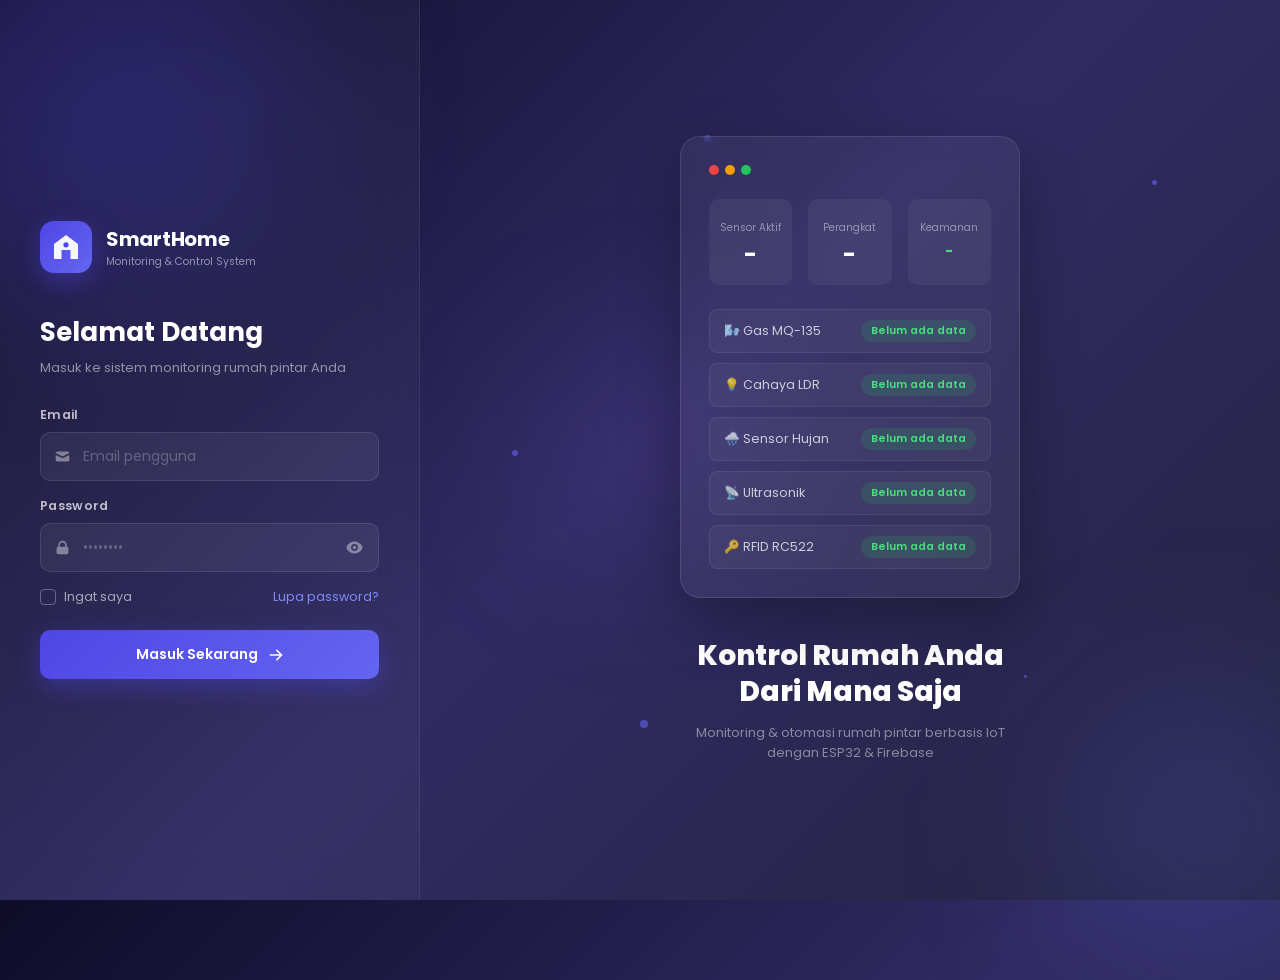
==== commit 08e18402: "frist commit" ====
--- a/index.html
+++ b/index.html
@@ -49,7 +49,7 @@
               <path d="M2.003 5.884L10 9.882l7.997-3.998A2 2 0 0016 4H4a2 2 0 00-1.997 1.884z"/>
               <path d="M18 8.118l-8 4-8-4V14a2 2 0 002 2h12a2 2 0 002-2V8.118z"/>
             </svg>
-            <input type="email" id="email" class="form-input" placeholder="admin@smarthome.id" required/>
+            <input type="email" id="email" class="form-input" placeholder="Email pengguna" required/>
           </div>
         </div>
 
@@ -86,14 +86,11 @@
         </button>
 
         <output id="login-error" class="login-error" style="display:none">
-          Email atau password salah. Coba lagi.
+          Firebase Authentication belum dikonfigurasi.
         </output>
       </form>
 
-      <!-- Demo credentials hint -->
-      <p class="demo-hint">
-        <span>Demo:</span> admin@smarthome.id / admin123
-      </p>
+      <!-- Firebase Authentication will be connected here. -->
     </section>
 
     <!-- Side illustration -->
@@ -107,23 +104,23 @@
         <ul class="ill-stats" style="list-style: none;">
           <li class="ill-stat">
             <span class="ill-stat-label">Sensor Aktif</span>
-            <strong class="ill-stat-val">5</strong>
+            <strong class="ill-stat-val">-</strong>
           </li>
           <li class="ill-stat">
             <span class="ill-stat-label">Perangkat</span>
-            <strong class="ill-stat-val">3</strong>
+            <strong class="ill-stat-val">-</strong>
           </li>
           <li class="ill-stat">
             <span class="ill-stat-label">Keamanan</span>
-            <strong class="ill-stat-val good">Aman</strong>
+            <strong class="ill-stat-val good">-</strong>
           </li>
         </ul>
         <ul class="ill-sensors" style="list-style: none;">
-          <li class="ill-sensor-row"><span class="ill-sensor-name">🌬️ Gas MQ-135</span><span class="ill-sensor-badge good">Normal</span></li>
-          <li class="ill-sensor-row"><span class="ill-sensor-name">💡 Cahaya LDR</span><span class="ill-sensor-badge warn">Redup</span></li>
-          <li class="ill-sensor-row"><span class="ill-sensor-name">🌧️ Sensor Hujan</span><span class="ill-sensor-badge good">Cerah</span></li>
-          <li class="ill-sensor-row"><span class="ill-sensor-name">📡 Ultrasonik</span><span class="ill-sensor-badge good">Clear</span></li>
-          <li class="ill-sensor-row"><span class="ill-sensor-name">🔑 RFID RC522</span><span class="ill-sensor-badge good">Aktif</span></li>
+          <li class="ill-sensor-row"><span class="ill-sensor-name">🌬️ Gas MQ-135</span><span class="ill-sensor-badge good">Belum ada data</span></li>
+          <li class="ill-sensor-row"><span class="ill-sensor-name">💡 Cahaya LDR</span><span class="ill-sensor-badge good">Belum ada data</span></li>
+          <li class="ill-sensor-row"><span class="ill-sensor-name">🌧️ Sensor Hujan</span><span class="ill-sensor-badge good">Belum ada data</span></li>
+          <li class="ill-sensor-row"><span class="ill-sensor-name">📡 Ultrasonik</span><span class="ill-sensor-badge good">Belum ada data</span></li>
+          <li class="ill-sensor-row"><span class="ill-sensor-name">🔑 RFID RC522</span><span class="ill-sensor-badge good">Belum ada data</span></li>
         </ul>
       </article>
       <section class="ill-tagline">
@@ -140,8 +137,6 @@
     }
 
     function handleLogin() {
-      const email = document.getElementById('email').value;
-      const pass = document.getElementById('password').value;
       const btn = document.querySelector('.btn-login');
       const err = document.getElementById('login-error');
 
@@ -150,15 +145,9 @@
 
       setTimeout(() => {
         btn.classList.remove('loading');
-        if (email === 'admin@smarthome.id' && pass === 'admin123') {
-          btn.classList.add('success');
-          btn.querySelector('.btn-text').textContent = 'Berhasil!';
-          setTimeout(() => window.location.href = 'dashboard.html', 800);
-        } else {
-          err.style.display = 'flex';
-          document.querySelector('.login-card').classList.add('shake');
-          setTimeout(() => document.querySelector('.login-card').classList.remove('shake'), 500);
-        }
+        err.style.display = 'flex';
+        document.querySelector('.login-card').classList.add('shake');
+        setTimeout(() => document.querySelector('.login-card').classList.remove('shake'), 500);
       }, 1200);
     }
   </script>
